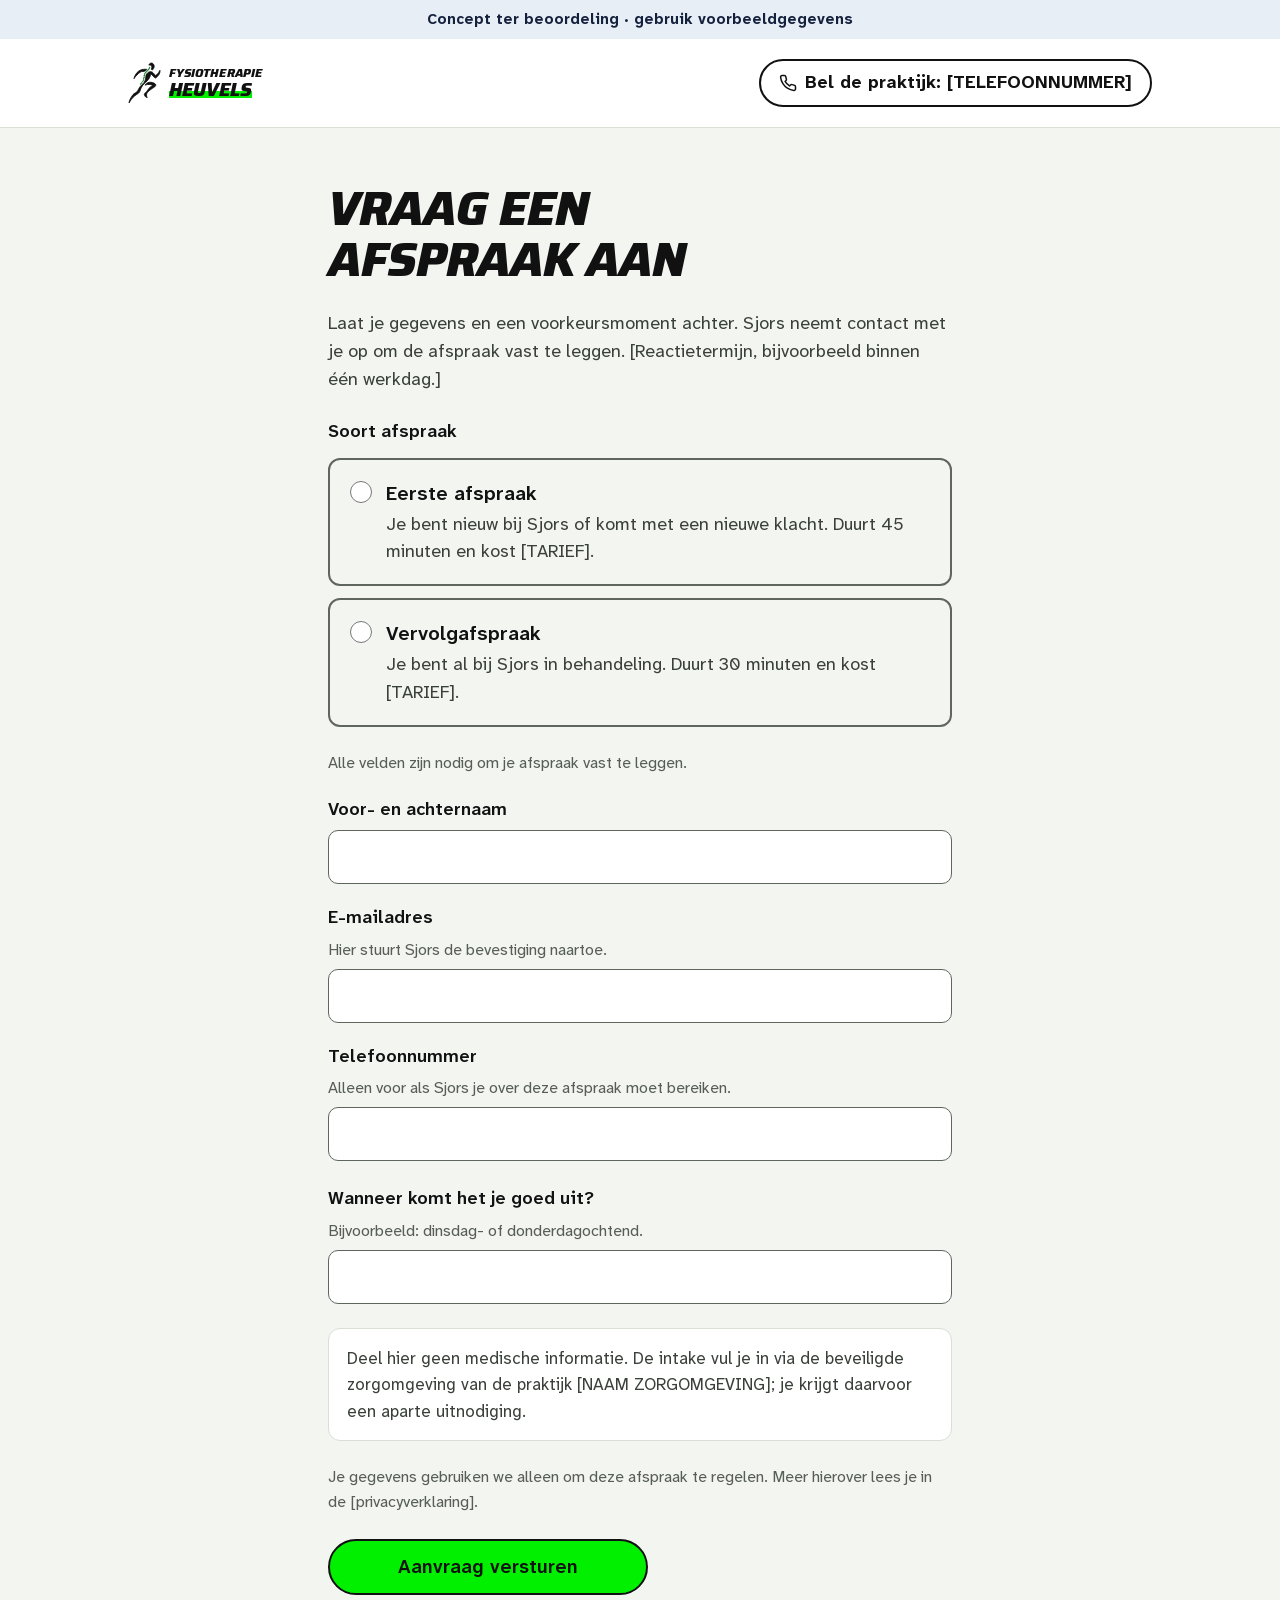
==== afspraak.html @ bd5e39a3 "Publiceer klikbaar concept voor Fysiotherapie Heuvels" ====
<!doctype html>
<html lang="nl" class="saira_72ab08e9-module__WFB2hW__variable atkinson_hyperlegible_next_1604a164-module__YLbFdG__variable">
<head>
  <meta charset="utf-8">
  <meta name="viewport" content="width=device-width, initial-scale=1">
  <meta name="robots" content="noindex, nofollow">
  <meta http-equiv="Content-Security-Policy" content="default-src 'self'; style-src 'self' 'unsafe-inline'; form-action 'none'; base-uri 'none'">
  <title>Afspraak maken · Fysiotherapie Heuvels · Concept</title>
  <link rel="icon" href="./logo/beeldmerk-klein.svg" type="image/svg+xml">
  <link rel="stylesheet" href="./site.css">
  <script src="./demo.js" defer></script>
</head>
<body><div class="afspraak"><header><p class="demo-melding">Concept ter beoordeling · gebruik voorbeeldgegevens</p><div class="binnen afspraak-kop"><a href="./" class="logo" aria-label="Fysiotherapie Heuvels, naar de homepage"><img src="./logo/beeldmerk-klein.svg" alt="" width="33" height="42"><span class="merk">Fysiotherapie<b>Heuvels</b></span></a><span class="knop-lijn"><svg fill="none" stroke="currentColor" stroke-linecap="round" stroke-linejoin="round" aria-hidden="true" width="18" height="18" viewBox="0 0 24 24" stroke-width="2"><path d="M22 16.92v3a2 2 0 0 1-2.18 2 19.8 19.8 0 0 1-8.63-3.07 19.5 19.5 0 0 1-6-6 19.8 19.8 0 0 1-3.07-8.67A2 2 0 0 1 4.11 2h3a2 2 0 0 1 2 1.72c.13.96.36 1.9.7 2.81a2 2 0 0 1-.45 2.11L8.09 9.91a16 16 0 0 0 6 6l1.27-1.27a2 2 0 0 1 2.11-.45c.91.34 1.85.57 2.81.7A2 2 0 0 1 22 16.92z"></path></svg><span class="breed-afspraak">Bel de praktijk: <!-- -->[TELEFOONNUMMER]</span><span class="smal-afspraak">Bel</span></span></div></header><main class="afspraak-main"><h1 tabindex="-1" id="demo-formulierkop">Vraag een afspraak aan</h1><form class="aanvraag" novalidate="" id="demo-aanvraag"><p class="zacht">Laat je gegevens en een voorkeursmoment achter. Sjors neemt contact met je op om de afspraak vast te leggen.<!-- --> <!-- -->[Reactietermijn, bijvoorbeeld binnen één werkdag.]</p><fieldset aria-describedby="demo-fout-soort"><legend>Soort afspraak</legend><label class="keuze"><input id="afs-soort" type="radio" value="eerste" data-soort="eerste" autocomplete="off" name="soort"><span><span class="keuze-titel">Eerste afspraak</span><span class="zacht">Je bent nieuw bij Sjors of komt met een nieuwe klacht.<!-- --> <!-- -->Duurt <!-- -->45<!-- --> minuten en kost <!-- -->[TARIEF]<!-- -->.</span></span></label><label class="keuze"><input type="radio" value="vervolg" data-soort="vervolg" autocomplete="off" name="soort"><span><span class="keuze-titel">Vervolgafspraak</span><span class="zacht">Je bent al bij Sjors in behandeling.<!-- --> <!-- -->Duurt <!-- -->30<!-- --> minuten en kost <!-- -->[TARIEF]<!-- -->.</span></span></label><p class="fout" id="demo-fout-soort" role="alert" hidden=""></p></fieldset><div class="velden"><p class="hulp">Alle velden zijn nodig om je afspraak vast te leggen.</p><div class="veld"><label for="afs-naam">Voor- en achternaam</label><input id="afs-naam" aria-invalid="false" type="text" autocomplete="off" value="" aria-describedby="demo-fout-naam"><p class="fout" id="demo-fout-naam" role="alert" hidden=""></p></div><div class="veld"><label for="afs-email">E-mailadres</label><p id="hulp-email" class="hulp">Hier stuurt Sjors de bevestiging naartoe.</p><input id="afs-email" aria-invalid="false" aria-describedby="hulp-email demo-fout-email" type="email" inputmode="email" autocomplete="off" value=""><p class="fout" id="demo-fout-email" role="alert" hidden=""></p></div><div class="veld"><label for="afs-tel">Telefoonnummer</label><p id="hulp-tel" class="hulp">Alleen voor als Sjors je over deze afspraak moet bereiken.</p><input id="afs-tel" aria-invalid="false" aria-describedby="hulp-tel demo-fout-tel" type="tel" inputmode="tel" autocomplete="off" value=""><p class="fout" id="demo-fout-tel" role="alert" hidden=""></p></div></div><div class="veld"><label for="afs-voorkeur">Wanneer komt het je goed uit?</label><p id="hulp-voorkeur" class="hulp">Bijvoorbeeld: dinsdag- of donderdagochtend.</p><input id="afs-voorkeur" aria-invalid="false" aria-describedby="hulp-voorkeur demo-fout-voorkeur" type="text" value="" autocomplete="off"><p class="fout" id="demo-fout-voorkeur" role="alert" hidden=""></p></div><p class="kader zacht">Deel hier geen medische informatie. De intake vul je in via de beveiligde zorgomgeving van de praktijk<!-- --> <!-- -->[NAAM ZORGOMGEVING]<!-- -->; je krijgt daarvoor een aparte uitnodiging.</p><p class="hulp">Je gegevens gebruiken we alleen om deze afspraak te regelen. Meer hierover lees je in de<!-- --> <span class="">[privacyverklaring]</span>.</p><div class="acties"><button class="knop afspraak-knop" type="submit" aria-disabled="false" disabled="">Aanvraag versturen</button></div></form>
          <div id="demo-bevestiging" hidden="">
            <div class="afspraak-vlak donker">
              <h1 tabindex="-1">Voorbeeldbevestiging</h1>
              <p role="status">Zo ziet een bevestiging eruit. Er is geen aanvraag verstuurd.</p>
            </div>
            <div class="afspraak-klaar">
              <dl class="samenvatting">
                <div><dt>Soort afspraak</dt><dd data-type=""></dd></div>
                <div><dt>Je voorkeur</dt><dd data-voorkeur=""></dd></div>
              </dl>
              <a class="knop-lijn afspraak-knop-klein" href="./">Terug naar de homepage</a>
            </div>
          </div></main></div></body>
</html>
---- site.css ----
/* [next]/internal/font/google/saira_72ab08e9.module.css [app-client] (css) */
@font-face {
  font-family: Saira;
  font-style: italic;
  font-weight: 100 900;
  font-stretch: 50% 125%;
  font-display: swap;
  src: url("./fonts/8da85b007a7ad14e-s.3eg3io6q57e77.woff2") format("woff2");
  unicode-range: U+102-103, U+110-111, U+128-129, U+168-169, U+1A0-1A1, U+1AF-1B0, U+300-301, U+303-304, U+308-309, U+323, U+329, U+1EA0-1EF9, U+20AB;
}

@font-face {
  font-family: Saira;
  font-style: italic;
  font-weight: 100 900;
  font-stretch: 50% 125%;
  font-display: swap;
  src: url("./fonts/2b08eeea386983a7-s.1n5xgp9p42yy2.woff2") format("woff2");
  unicode-range: U+100-2BA, U+2BD-2C5, U+2C7-2CC, U+2CE-2D7, U+2DD-2FF, U+304, U+308, U+329, U+1D00-1DBF, U+1E00-1E9F, U+1EF2-1EFF, U+2020, U+20A0-20AB, U+20AD-20C4, U+2113, U+2C60-2C7F, U+A720-A7FF;
}

@font-face {
  font-family: Saira;
  font-style: italic;
  font-weight: 100 900;
  font-stretch: 50% 125%;
  font-display: swap;
  src: url("./fonts/f129287590aaa26a-s.p.03_gcj76nm080.woff2") format("woff2");
  unicode-range: U+??, U+131, U+152-153, U+2BB-2BC, U+2C6, U+2DA, U+2DC, U+304, U+308, U+329, U+2000-206F, U+20AC, U+2122, U+2191, U+2193, U+2212, U+2215, U+FEFF, U+FFFD;
}

@font-face {
  font-family: Saira;
  font-style: normal;
  font-weight: 100 900;
  font-stretch: 50% 125%;
  font-display: swap;
  src: url("./fonts/29eeaa724a20cf76-s.438ulibdsenwx.woff2") format("woff2");
  unicode-range: U+102-103, U+110-111, U+128-129, U+168-169, U+1A0-1A1, U+1AF-1B0, U+300-301, U+303-304, U+308-309, U+323, U+329, U+1EA0-1EF9, U+20AB;
}

@font-face {
  font-family: Saira;
  font-style: normal;
  font-weight: 100 900;
  font-stretch: 50% 125%;
  font-display: swap;
  src: url("./fonts/78935c3091cc5414-s.0ndju8qbt6o_0.woff2") format("woff2");
  unicode-range: U+100-2BA, U+2BD-2C5, U+2C7-2CC, U+2CE-2D7, U+2DD-2FF, U+304, U+308, U+329, U+1D00-1DBF, U+1E00-1E9F, U+1EF2-1EFF, U+2020, U+20A0-20AB, U+20AD-20C4, U+2113, U+2C60-2C7F, U+A720-A7FF;
}

@font-face {
  font-family: Saira;
  font-style: normal;
  font-weight: 100 900;
  font-stretch: 50% 125%;
  font-display: swap;
  src: url("./fonts/964e77e169d0421f-s.p.2kq9x7m5memd4.woff2") format("woff2");
  unicode-range: U+??, U+131, U+152-153, U+2BB-2BC, U+2C6, U+2DA, U+2DC, U+304, U+308, U+329, U+2000-206F, U+20AC, U+2122, U+2191, U+2193, U+2212, U+2215, U+FEFF, U+FFFD;
}

@font-face {
  font-family: Saira Fallback;
  src: local(Arial);
  ascent-override: 109.52%;
  descent-override: 42.36%;
  line-gap-override: 0.0%;
  size-adjust: 103.63%;
}

.saira_72ab08e9-module__WFB2hW__className {
  font-family: Saira, Saira Fallback;
}

.saira_72ab08e9-module__WFB2hW__variable {
  --font-saira: "Saira", "Saira Fallback";
}

/* [next]/internal/font/google/atkinson_hyperlegible_next_1604a164.module.css [app-client] (css) */
@font-face {
  font-family: Atkinson Hyperlegible Next;
  font-style: normal;
  font-weight: 400;
  font-display: swap;
  src: url("./fonts/7e75aa585bf80471.p.0uclrktt8h78d.woff2") format("woff2");
  unicode-range: U+100-2BA, U+2BD-2C5, U+2C7-2CC, U+2CE-2D7, U+2DD-2FF, U+304, U+308, U+329, U+1D00-1DBF, U+1E00-1E9F, U+1EF2-1EFF, U+2020, U+20A0-20AB, U+20AD-20C4, U+2113, U+2C60-2C7F, U+A720-A7FF;
}

@font-face {
  font-family: Atkinson Hyperlegible Next;
  font-style: normal;
  font-weight: 400;
  font-display: swap;
  src: url("./fonts/10b40a20e4e62717.p.2dv7oiayrgfo5.woff2") format("woff2");
  unicode-range: U+??, U+131, U+152-153, U+2BB-2BC, U+2C6, U+2DA, U+2DC, U+304, U+308, U+329, U+2000-206F, U+20AC, U+2122, U+2191, U+2193, U+2212, U+2215, U+FEFF, U+FFFD;
}

@font-face {
  font-family: Atkinson Hyperlegible Next;
  font-style: normal;
  font-weight: 600;
  font-display: swap;
  src: url("./fonts/7e75aa585bf80471.p.0uclrktt8h78d.woff2") format("woff2");
  unicode-range: U+100-2BA, U+2BD-2C5, U+2C7-2CC, U+2CE-2D7, U+2DD-2FF, U+304, U+308, U+329, U+1D00-1DBF, U+1E00-1E9F, U+1EF2-1EFF, U+2020, U+20A0-20AB, U+20AD-20C4, U+2113, U+2C60-2C7F, U+A720-A7FF;
}

@font-face {
  font-family: Atkinson Hyperlegible Next;
  font-style: normal;
  font-weight: 600;
  font-display: swap;
  src: url("./fonts/10b40a20e4e62717.p.2dv7oiayrgfo5.woff2") format("woff2");
  unicode-range: U+??, U+131, U+152-153, U+2BB-2BC, U+2C6, U+2DA, U+2DC, U+304, U+308, U+329, U+2000-206F, U+20AC, U+2122, U+2191, U+2193, U+2212, U+2215, U+FEFF, U+FFFD;
}

@font-face {
  font-family: Atkinson Hyperlegible Next;
  font-style: normal;
  font-weight: 700;
  font-display: swap;
  src: url("./fonts/7e75aa585bf80471.p.0uclrktt8h78d.woff2") format("woff2");
  unicode-range: U+100-2BA, U+2BD-2C5, U+2C7-2CC, U+2CE-2D7, U+2DD-2FF, U+304, U+308, U+329, U+1D00-1DBF, U+1E00-1E9F, U+1EF2-1EFF, U+2020, U+20A0-20AB, U+20AD-20C4, U+2113, U+2C60-2C7F, U+A720-A7FF;
}

@font-face {
  font-family: Atkinson Hyperlegible Next;
  font-style: normal;
  font-weight: 700;
  font-display: swap;
  src: url("./fonts/10b40a20e4e62717.p.2dv7oiayrgfo5.woff2") format("woff2");
  unicode-range: U+??, U+131, U+152-153, U+2BB-2BC, U+2C6, U+2DA, U+2DC, U+304, U+308, U+329, U+2000-206F, U+20AC, U+2122, U+2191, U+2193, U+2212, U+2215, U+FEFF, U+FFFD;
}

.atkinson_hyperlegible_next_1604a164-module__YLbFdG__className {
  font-family: Atkinson Hyperlegible Next;
  font-style: normal;
}

.atkinson_hyperlegible_next_1604a164-module__YLbFdG__variable {
  --font-atkinson: "Atkinson Hyperlegible Next";
}

/* [project]/design/tokens.css [app-client] (css) */
:root {
  --wit: #fff;
  --ochtendblauw: #e8eef6;
  --inkt: #14213d;
  --tekst-zacht: #2b3850;
  --tekst-gedempt: #46526a;
  --delfts-blauw: #1d3272;
  --goudsbloem: #f5b82e;
  --fout: #a12b1e;
  --fout-vlak: #fdf1ef;
  --lijn: #c5cfdd;
  --lijn-op-blauw: #aebbcd;
  --lijn-kaart: #d5dae1;
  --rand-veld: #6b778c;
  --rand-vol: #b4c0d2;
  --op-donker-zacht: #d5dce8;
  --lijn-op-donker: #6e82bf;
  --lijn-footer: #4a60a3;
  --boog-streep: #9aa9c0;
  --boog-streep-groot: #46526a;
  --boog-streep-op-donker: #8fa3da;
  --letter-kop: "Young Serif", Georgia, serif;
  --letter-tekst: "Atkinson Hyperlegible Next", "Segoe UI", system-ui, sans-serif;
  --kop-hero: clamp(42px, 5.3vw, 68px);
  --kop-sectie: clamp(32px, 3.8vw, 48px);
  --kop-afspraak: clamp(34px, 5vw, 48px);
  --kop-footer: clamp(34px, 4.2vw, 52px);
  --kop-klacht: 26px;
  --kop-klein: 22px;
  --cijfer-stap: 64px;
  --inleiding: clamp(19px, 1.8vw, 22px);
  --tekst: 18px;
  --tekst-klein: 16px;
  --tekst-mail: 17px;
  --radius-actie: 999px;
  --radius-keuze: 10px;
  --radius-vlak: 12px;
  --radius-kaart: 14px;
  --radius-groot: 20px;
  --radius-boog: 999px 999px 0 0;
  --radius-portret: 999px 999px 16px 16px;
  --breedte-pagina: 1120px;
  --breedte-afspraak: 720px;
  --breedte-beheer: 880px;
  --marge-zij: clamp(20px, 5vw, 48px);
  --ruimte-sectie: clamp(64px, 9vw, 128px);
  --hoogte-knop-groot: 60px;
  --hoogte-knop: 56px;
  --hoogte-knop-kop: 48px;
  --hoogte-veld: 54px;
  --tikdoel-min: 44px;
  --rand-knop: 1.5px;
  --boog-curve: cubic-bezier(.25, .7, .2, 1);
  --boog-hero-duur: 1.8s;
  --boog-hero-vertraging: .35s;
  --boog-klaar-duur: 1.2s;
  --boog-klaar-vertraging: .15s;
  --focus: 3px solid var(--inkt);
  --focus-afstand: 3px;
}

/* [project]/app/globals.css [app-client] (css) */
html:root {
  --wit: #fff;
  --mist: #f3f5f1;
  --zwart: #111;
  --groen: #00f000;
  --groen-hover: #5cff5c;
  --groen-zacht: #e6fce6;
  --groen-donker: #0a7a20;
  --zwart-hover: #2a2e2a;
  --tekst-2: #3a403a;
  --tekst-3: #565e56;
  --lijn-licht: #d9ded6;
  --schaduw: 0 4px 16px #11111124;
  --letter-kop: var(--font-saira), "Arial Narrow", sans-serif;
  --letter-tekst: var(--font-atkinson), "Segoe UI", system-ui, sans-serif;
  --ochtendblauw: var(--mist);
  --inkt: var(--zwart);
  --tekst-zacht: var(--tekst-2);
  --tekst-gedempt: var(--tekst-3);
  --delfts-blauw: var(--zwart);
  --goudsbloem: var(--groen);
  --lijn: var(--lijn-licht);
  --lijn-op-blauw: var(--lijn-licht);
  --lijn-kaart: var(--lijn-licht);
  --rand-veld: #5e665e;
  --focus: 3px solid var(--zwart);
  --kop-groot: clamp(32px, 7.6vw, 56px);
  --ruimte: clamp(56px, 9vw, 112px);
  --snede: clamp(24px, 5vw, 72px);
  --kop-h: 72px;
  scroll-padding-top: 92px;
}

body {
  background: var(--wit);
  color: var(--zwart);
  font-family: var(--letter-tekst);
  font-size: var(--tekst);
  -webkit-font-smoothing: antialiased;
  margin: 0;
  line-height: 1.6;
}

::selection {
  background: var(--groen);
  color: var(--zwart);
}

input, textarea {
  caret-color: var(--groen-donker);
}

a {
  color: var(--zwart);
  text-underline-offset: .2em;
  text-decoration-thickness: 1.5px;
}

a:hover {
  text-decoration-thickness: 2.5px;
}

:focus-visible {
  outline: var(--focus);
  outline-offset: var(--focus-afstand);
  border-radius: 6px;
}

.binnen {
  max-width: var(--breedte-pagina);
  padding: 0 var(--marge-zij);
  box-sizing: border-box;
  margin: 0 auto;
}

.zacht {
  color: var(--tekst-2);
}

.gedempt {
  color: var(--tekst-3);
}

.mist {
  background: var(--mist);
}

.groen {
  background: var(--groen);
  color: var(--zwart);
}

.nowrap {
  white-space: nowrap;
}

.sr-only {
  clip: rect(0 0 0 0);
  white-space: nowrap;
  border: 0;
  width: 1px;
  height: 1px;
  margin: -1px;
  padding: 0;
  position: absolute;
  overflow: hidden;
}

.merk, .kop-sectie, .labels, .serif, .afspraak h1, .beheer h1 {
  font-family: var(--letter-kop);
  text-transform: uppercase;
  letter-spacing: .01em;
  font-style: italic;
  font-weight: 800;
}

.kop-sectie {
  font-size: var(--kop-groot);
  text-wrap: balance;
  -webkit-hyphens: manual;
  hyphens: manual;
  margin: 0;
  line-height: 1.16;
}

.kop-sectie em {
  font-style: inherit;
  background: linear-gradient(transparent 14%, var(--groen) 14%, var(--groen) 92%, transparent 92%);
  -webkit-box-decoration-break: clone;
  box-decoration-break: clone;
  padding: 0 .16em;
}

.labels {
  flex-direction: column;
  align-items: flex-start;
  gap: 4px;
  margin: 0;
  line-height: 1.08;
  display: flex;
}

.labels .l {
  background: var(--groen);
  color: var(--zwart);
  padding: 0 .24em;
  display: block;
}

.labels .l.w {
  background: var(--wit);
}

.invul {
  color: var(--tekst-3);
  -webkit-text-decoration: underline dotted 2px var(--groen-donker);
  text-decoration: underline dotted 2px var(--groen-donker);
  text-underline-offset: .28em;
}

.groen .invul {
  color: inherit;
  -webkit-text-decoration-color: var(--zwart);
  text-decoration-color: var(--zwart);
}

.knop, .knop-lijn {
  box-sizing: border-box;
  border: 2px solid var(--zwart);
  border-radius: var(--radius-actie);
  min-height: 48px;
  color: var(--zwart);
  white-space: nowrap;
  justify-content: center;
  align-items: center;
  gap: 10px;
  font-weight: 700;
  text-decoration: none;
  transition: background-color .15s ease-out;
  display: inline-flex;
}

.knop {
  background: var(--groen);
}

.knop:hover {
  background: var(--groen-hover);
}

.knop-lijn {
  background: var(--wit);
}

.knop-lijn:hover {
  background: var(--mist);
}

.knop-groot {
  min-height: var(--hoogte-knop-groot);
  padding: 0 30px;
  font-size: 20px;
}

.melding {
  background: var(--groen);
  color: var(--zwart);
  font-size: var(--tekst-klein);
  font-weight: 700;
}

.melding p {
  margin: 0;
  padding: 10px 0;
}

.melding .invul {
  color: inherit;
  -webkit-text-decoration-color: var(--zwart);
  text-decoration-color: var(--zwart);
}

.logo {
  box-sizing: border-box;
  background: var(--wit);
  min-height: 52px;
  box-shadow: var(--schaduw);
  color: var(--zwart);
  border-radius: 999px;
  align-items: center;
  gap: 8px;
  padding: 4px 18px 4px 10px;
  text-decoration: none;
  display: flex;
}

.logo img {
  width: auto;
  height: 42px;
  display: block;
}

.logo .merk {
  flex-direction: column;
  align-items: flex-start;
  font-size: 12px;
  line-height: 1;
  display: flex;
}

.logo .merk b {
  background: linear-gradient(transparent 60%, var(--groen) 60%, var(--groen) 94%, transparent 94%);
  margin-top: 1px;
  font-size: 19px;
  font-weight: 800;
}

.kop {
  z-index: 20;
  height: var(--kop-h);
  margin-bottom: calc(-1 * var(--kop-h));
  pointer-events: none;
  position: sticky;
  top: 0;
}

.kop .binnen {
  justify-content: space-between;
  align-items: center;
  gap: 12px;
  height: 100%;
  display: flex;
}

.kop .binnen > * {
  pointer-events: auto;
}

.kop-acties {
  align-items: center;
  gap: 8px;
  display: flex;
}

.kop-acties > a {
  box-shadow: var(--schaduw);
  padding: 0 18px;
}

.tel-kort {
  display: none;
}

.inhoud {
  position: relative;
}

.inhoud summary {
  box-sizing: border-box;
  background: var(--wit);
  border: 2px solid var(--zwart);
  min-height: 48px;
  box-shadow: var(--schaduw);
  cursor: pointer;
  border-radius: 999px;
  align-items: center;
  gap: 8px;
  padding: 0 16px;
  font-weight: 700;
  list-style: none;
  display: inline-flex;
}

.inhoud summary::-webkit-details-marker {
  display: none;
}

.inhoud[open] summary {
  background: var(--groen);
}

.inhoud-lijst {
  width: min(calc(100vw - 2 * var(--marge-zij)), 380px);
  box-sizing: border-box;
  background: var(--wit);
  border: 2px solid var(--zwart);
  border-radius: 16px;
  margin: 0;
  padding: 4px 16px;
  list-style: none;
  position: absolute;
  top: calc(100% + 10px);
  right: 0;
  box-shadow: 0 16px 40px #1113;
}

.inhoud-lijst a {
  border-bottom: 1px solid var(--lijn-licht);
  align-items: center;
  gap: 14px;
  min-height: 56px;
  font-size: 19px;
  font-weight: 700;
  text-decoration: none;
  display: flex;
}

.inhoud-lijst li:last-child a {
  border-bottom: 0;
}

.inhoud-lijst .stip {
  border: 2px solid var(--zwart);
  box-sizing: border-box;
  border-radius: 50%;
  flex: none;
  width: 14px;
  height: 14px;
}

.inhoud-lijst a:hover .stip, .inhoud-lijst a:active .stip, .inhoud-lijst a[aria-current] .stip {
  background: var(--groen);
}

.inhoud-lijst a[aria-current] span:last-child {
  background: linear-gradient(transparent 62%, var(--groen) 62%, var(--groen) 94%, transparent 94%);
}

.hero-beeld {
  height: min(50svh, 460px);
  min-height: 250px;
  position: relative;
}

.hero-beeld > img {
  object-fit: cover;
  object-position: 30% 35%;
  clip-path: polygon(0 0, 100% 0, 100% 88%, 0 100%);
  width: 100%;
  height: 100%;
  position: absolute;
  inset: 0;
}

.hero-beeld .binnen {
  height: 100%;
  position: relative;
}

.hero h1 {
  left: var(--marge-zij);
  font-size: clamp(40px, 11.6vw, 104px);
  position: absolute;
  bottom: 8%;
}

@media (prefers-reduced-motion: no-preference) {
  .hero h1 .l {
    animation: .6s cubic-bezier(.16, 1, .3, 1) .1s both label-in;
  }

  .hero h1 .l.w {
    animation-delay: .22s;
  }
}

@keyframes label-in {
  from {
    clip-path: inset(0 100% 0 0);
    transform: translateX(-10px);
  }

  to {
    clip-path: inset(0);
    transform: none;
  }
}

.hero-onder {
  padding: 10px 0 clamp(28px, 5vw, 64px);
  overflow-x: clip;
}

.hero-onder .binnen {
  grid-template-columns: minmax(0, 1fr);
  grid-template-areas: "intro"
                       "kaart"
                       "link"
                       "strook"
                       "bel";
  gap: 14px 56px;
  display: grid;
}

.hero-inleiding {
  font-size: var(--inleiding);
  text-wrap: pretty;
  grid-area: intro;
  max-width: 30em;
  margin: 0;
  line-height: 1.45;
}

.hero-kaart {
  grid-area: kaart;
}

.hero-link {
  grid-area: link;
  justify-self: start;
}

.hero-bel-blok {
  grid-area: bel;
}

.strook {
  margin-right: calc(-1 * var(--marge-zij));
  grid-area: strook;
  gap: clamp(8px, 1.6vw, 16px);
  display: flex;
  overflow: hidden;
}

.strook img {
  aspect-ratio: 3 / 2;
  object-fit: cover;
  clip-path: polygon(12% 0, 100% 0, 88% 100%, 0 100%);
  flex: 0 0 min(40vw, 260px);
  width: min(40vw, 260px);
  height: auto;
}

@media (min-width: 760px) {
  .strook {
    margin-right: 0;
  }

  .strook img {
    flex: 1 1 0;
    width: 0;
  }
}

.kies-vraag {
  margin: 0 0 12px;
  font-size: 21px;
  line-height: 1.15;
}

.kies {
  gap: 8px;
  margin: 0;
  padding: 0;
  list-style: none;
  display: grid;
}

.kies a {
  box-sizing: border-box;
  background: var(--wit);
  border: 2px solid var(--zwart);
  border-radius: 16px;
  grid-template-columns: minmax(0, 1fr) auto;
  align-items: center;
  gap: 12px;
  min-height: 64px;
  padding: 10px 12px 10px 16px;
  text-decoration: none;
  transition: background-color .15s ease-out;
  display: grid;
}

.kies a:hover, .kies a:active {
  background: var(--groen-zacht);
}

.kies strong {
  font-family: var(--letter-kop);
  text-transform: uppercase;
  letter-spacing: .01em;
  font-size: clamp(19px, 5.6vw, 22px);
  font-style: italic;
  font-weight: 800;
  line-height: 1.1;
  display: block;
}

.kies a > span:first-child {
  overflow-wrap: anywhere;
  min-width: 0;
}

.kies a > span:first-child > span {
  color: var(--tekst-2);
  margin-top: 2px;
  font-size: 16px;
  line-height: 1.35;
  display: block;
}

.kies .pijl {
  background: var(--groen);
  width: 42px;
  height: 42px;
  color: var(--zwart);
  border-radius: 50%;
  place-items: center;
  display: grid;
}

.hero-bel {
  margin: 0;
  font-size: 18px;
}

.hero-bel a {
  white-space: nowrap;
  font-weight: 700;
}

.hero-tijden {
  color: var(--tekst-3);
  margin: 0;
  font-size: 16px;
}

.volgende {
  box-sizing: border-box;
  min-height: 48px;
  padding: 10px 0;
  font-size: 18px;
  font-weight: 700;
  line-height: 1.5;
  text-decoration: none;
  display: inline-block;
}

.volgende .tekst {
  text-underline-offset: .2em;
  text-decoration: underline;
  text-decoration-thickness: 1.5px;
}

.volgende:hover .tekst {
  text-decoration-thickness: 2.5px;
}

.volgende svg {
  vertical-align: -.35em;
  display: inline;
}

.met-icoon {
  white-space: nowrap;
  text-decoration: none;
}

.met-icoon svg {
  vertical-align: -.15em;
  margin-right: .3em;
}

.met-icoon span {
  text-underline-offset: .2em;
  text-decoration: underline;
  text-decoration-thickness: 1.5px;
}

.sectie {
  padding: var(--ruimte) 0;
  overflow-x: clip;
}

.twee-kolom {
  grid-template-columns: minmax(0, 1fr);
  gap: 28px clamp(32px, 6vw, 80px);
  display: grid;
}

@media (min-width: 860px) {
  .twee-kolom {
    grid-template-columns: minmax(0, .9fr) minmax(0, 1.1fr);
  }
}

.fotokader {
  margin: 0;
}

.fotokader .beeld {
  isolation: isolate;
  position: relative;
}

.fotokader .beeld:before {
  content: "";
  z-index: -1;
  background: var(--groen);
  position: absolute;
  inset: 14% -3% -5% 12%;
  transform: skewX(-8deg);
}

.fotokader img {
  aspect-ratio: 4 / 3;
  object-fit: cover;
  clip-path: polygon(5% 0, 100% 0, 95% 100%, 0 100%);
  width: 100%;
  height: auto;
  display: block;
}

.fotokader figcaption {
  color: var(--tekst-3);
  margin-top: clamp(26px, 4vw, 40px);
  font-size: 16px;
}

.voorbeeld {
  background: var(--wit);
  border-radius: 999px;
  padding: 3px 12px;
  font-size: 15px;
  font-weight: 700;
  position: absolute;
  top: 12px;
  left: 8%;
}

.behandelingen .twee-kolom {
  align-items: start;
}

@media (min-width: 860px) {
  .behandelingen .fotokader img {
    aspect-ratio: 4 / 5;
  }
}

.behandelingen .tekstkolom {
  flex-direction: column;
  gap: 22px;
  display: flex;
}

.behandelingen p {
  margin: 0;
}

.klachten {
  margin: 0;
  padding: 0;
  list-style: none;
}

.klachten li {
  border-top: 1px solid var(--lijn-licht);
  grid-template-columns: 32px minmax(0, 1fr);
  gap: 4px 12px;
  padding: 20px 0;
  display: grid;
}

.klachten li:last-child {
  border-bottom: 1px solid var(--lijn-licht);
}

.klachten .vink {
  background: var(--groen);
  border-radius: 50%;
  grid-row: 1 / span 2;
  place-items: center;
  width: 32px;
  height: 32px;
  display: grid;
}

.klachten h3 {
  font-family: var(--letter-kop);
  text-transform: uppercase;
  margin: 0;
  font-size: 22px;
  font-style: italic;
  font-weight: 800;
  line-height: 1.3;
}

.klachten p {
  color: var(--tekst-2);
  text-wrap: pretty;
  max-width: 36em;
}

.feiten dl {
  grid-template-columns: minmax(0, 1fr);
  gap: 0 clamp(24px, 4vw, 48px);
  margin: 0 auto;
  padding-top: clamp(32px, 5vw, 56px);
  padding-bottom: clamp(32px, 5vw, 56px);
  display: grid;
}

.feiten dl > div {
  border-top: 2px solid var(--zwart);
  flex-direction: column;
  gap: 2px;
  padding: 16px 0;
  display: flex;
}

.feiten dt {
  font-weight: 700;
}

.feiten dd {
  color: var(--tekst-2);
  margin: 0;
}

.over .twee-kolom {
  align-items: center;
}

.over-tekst {
  flex-direction: column;
  gap: 16px;
  display: flex;
}

.over-tekst p {
  text-wrap: pretty;
  max-width: 34em;
  margin: 0;
}

.over-intro {
  font-size: clamp(20px, 2.2vw, 24px);
  line-height: 1.45;
}

.afspraak-stappen {
  clip-path: polygon(0 0, 100% var(--snede), 100% 100%, 0 calc(100% - var(--snede)));
  padding: calc(var(--snede) + clamp(24px, 6vw, 72px)) 0;
}

.afspraak-stappen .binnen {
  flex-direction: column;
  gap: clamp(22px, 4vw, 36px);
  display: flex;
}

.stappen {
  grid-template-columns: minmax(0, 1fr);
  gap: 18px clamp(24px, 4vw, 48px);
  margin: 0;
  padding: 0;
  list-style: none;
  display: grid;
}

@media (min-width: 900px) {
  .feiten dl, .stappen {
    grid-template-columns: repeat(3, minmax(0, 1fr));
  }
}

.stappen li {
  border-top: 2px solid var(--zwart);
  grid-template-columns: 48px minmax(0, 1fr);
  align-content: start;
  align-items: start;
  gap: 2px 14px;
  padding-top: 14px;
  display: grid;
}

.stappen .cijfer {
  font-family: var(--letter-kop);
  grid-row: 1 / span 2;
  font-size: 52px;
  font-style: italic;
  font-weight: 800;
  line-height: .9;
}

.stappen h3 {
  margin: 4px 0 0;
  font-size: 21px;
  font-weight: 700;
  line-height: 1.25;
}

.stappen p {
  margin: 0;
  line-height: 1.5;
}

.band-onder {
  flex-direction: column;
  gap: 20px;
  padding-top: clamp(24px, 4vw, 40px);
  display: flex;
}

.band-onder > p {
  font-size: var(--inleiding);
  max-width: 34em;
  margin: 0;
  line-height: 1.5;
}

.band-actie {
  flex-wrap: wrap;
  align-items: center;
  gap: 12px 24px;
  display: flex;
}

.band-actie p {
  margin: 0;
}

.band-actie p a {
  white-space: nowrap;
  font-weight: 700;
}

.praktijk .binnen {
  flex-direction: column;
  gap: 40px;
  display: flex;
}

.praktijk-kop {
  flex-direction: column;
  gap: 14px;
  display: flex;
}

.praktijk-kop p {
  font-size: var(--inleiding);
  text-wrap: pretty;
  max-width: 32em;
  margin: 0;
  line-height: 1.5;
}

.praktijk-inhoud {
  grid-template-columns: minmax(0, 1fr);
  align-items: start;
  gap: 48px clamp(40px, 7vw, 96px);
  display: grid;
}

@media (min-width: 860px) {
  .praktijk-inhoud {
    grid-template-columns: minmax(0, 1fr) minmax(0, 1fr);
  }
}

.punten {
  flex-direction: column;
  gap: 24px;
  margin: 0;
  display: flex;
}

.punten > div {
  grid-template-columns: 52px minmax(0, 1fr);
  gap: 16px;
  display: grid;
}

.punten .icoon {
  background: var(--groen);
  width: 52px;
  height: 52px;
  color: var(--zwart);
  border-radius: 50%;
  place-items: center;
  display: grid;
}

.punten dt {
  font-size: 21px;
  font-weight: 700;
}

.punten dd {
  color: var(--tekst-2);
  margin: 2px 0 0;
}

.tarieven .twee-kolom > div:first-child {
  flex-direction: column;
  gap: 10px;
  display: flex;
}

.tarieven .twee-kolom > div:last-child {
  flex-direction: column;
  gap: 22px;
  display: flex;
}

.tarieven p {
  margin: 0;
}

.tarieflijst {
  border-top: 2px solid var(--zwart);
  margin: 0;
}

.tarieflijst > div {
  border-bottom: 1px solid var(--lijn-licht);
  justify-content: space-between;
  align-items: baseline;
  gap: 16px;
  padding: 16px 0;
  display: flex;
}

.tarieflijst dd {
  font-family: var(--letter-kop);
  white-space: nowrap;
  font-variant-numeric: tabular-nums;
  margin: 0;
  font-size: 24px;
  font-style: italic;
  font-weight: 800;
}

.vragen {
  padding-top: 0;
}

.vragen .twee-kolom > div:last-child {
  flex-direction: column;
  gap: 22px;
  display: flex;
}

.vragen .twee-kolom > div:last-child > p {
  margin: 0;
}

.vragen .twee-kolom > div:last-child > p a {
  font-weight: 700;
}

.vragenlijst {
  border-top: 2px solid var(--zwart);
}

.vragenlijst details {
  border-bottom: 1px solid var(--lijn-licht);
}

.vragenlijst summary {
  cursor: pointer;
  justify-content: space-between;
  align-items: center;
  gap: 16px;
  padding: 20px 0;
  font-size: 20px;
  font-weight: 700;
  line-height: 1.3;
  list-style: none;
  display: flex;
}

.vragenlijst summary::-webkit-details-marker {
  display: none;
}

.vragenlijst summary svg {
  box-sizing: border-box;
  background: var(--groen);
  width: 34px;
  height: 34px;
  color: var(--zwart);
  border-radius: 50%;
  flex: none;
  padding: 6px;
}

.vragenlijst details[open] .plus-v {
  display: none;
}

.vragenlijst details p {
  color: var(--tekst-2);
  text-wrap: pretty;
  margin: 0;
  padding: 0 38px 22px 0;
}

.slot {
  background: var(--mist);
  align-items: flex-end;
  min-height: clamp(440px, 58vw, 640px);
  display: flex;
  position: relative;
}

.slot > img {
  object-fit: cover;
  object-position: 32% 60%;
  width: 100%;
  height: 100%;
  clip-path: polygon(0 var(--snede), 100% 0, 100% 100%, 0 100%);
  position: absolute;
  inset: 0;
}

.slot .binnen {
  flex-direction: column;
  align-items: flex-start;
  gap: 18px;
  width: 100%;
  padding-top: 120px;
  padding-bottom: clamp(28px, 5vw, 56px);
  display: flex;
  position: relative;
}

.slot .labels {
  font-size: clamp(34px, 8.4vw, 76px);
}

@media (min-width: 760px) {
  .slot > img {
    object-position: 60% 55%;
  }
}

.footer-knoppen {
  flex-wrap: wrap;
  gap: 10px;
  display: flex;
}

.footer-gegevens {
  padding: clamp(40px, 6vw, 72px) 0 36px;
}

.footer-gegevens .binnen {
  grid-template-columns: repeat(auto-fit, minmax(min(210px, 100%), 1fr));
  align-items: start;
  gap: 32px 48px;
  display: grid;
}

.tegel {
  background: var(--zwart);
  box-sizing: border-box;
  border-radius: 24px;
  width: min(62vw, 210px);
  padding: 18px;
}

.tegel img {
  width: 100%;
  height: auto;
  display: block;
}

.footer-gegevens .kolom {
  flex-direction: column;
  gap: 4px;
  display: flex;
}

.footer-gegevens p {
  color: var(--tekst-2);
  margin: 0;
}

.footer-gegevens .kolom p:first-child {
  color: var(--zwart);
  font-weight: 700;
}

.footer-gegevens a {
  padding: 10px 0;
  font-weight: 600;
}

.onderbalk {
  z-index: 10;
  background: var(--wit);
  border-top: 1px solid var(--lijn-licht);
  gap: 10px;
  padding: 10px 16px;
  display: none;
  position: sticky;
  bottom: 0;
}

.onderbalk a {
  gap: 8px;
  min-height: 52px;
  padding: 0 20px;
  font-size: 18px;
}

.onderbalk .knop {
  white-space: normal;
  text-align: center;
  flex: 1;
  min-width: 0;
  line-height: 1.2;
}

@media (min-width: 760px) {
  .hero-beeld {
    height: min(62svh, 620px);
  }

  .hero-beeld > img {
    object-position: 30% 100%;
  }

  .hero h1 {
    bottom: 13%;
  }
}

@media (min-width: 1000px) {
  .hero-beeld {
    height: min(72svh, 720px);
    min-height: 440px;
  }

  .hero-beeld > img {
    object-position: 30% 80%;
  }

  .hero h1 {
    font-size: clamp(72px, 8.2vw, 104px);
    bottom: 12%;
  }

  .hero-onder .binnen {
    grid-template: "intro kaart"
                   "link kaart"
                   "bel kaart" 1fr
                   "strook strook"
                   / minmax(0, 1fr) minmax(0, 400px);
    align-items: start;
  }

  .strook {
    margin-top: 28px;
  }

  .hero-inleiding {
    padding-top: 8px;
    font-size: 22px;
  }

  .hero-kaart {
    z-index: 1;
    background: var(--wit);
    border-radius: 24px;
    margin-top: -170px;
    padding: 24px;
    position: relative;
    box-shadow: 0 20px 50px #1111112e;
  }
}

@media (max-width: 999px) {
  .kies-vraag {
    clip: rect(0 0 0 0);
    white-space: nowrap;
    width: 1px;
    height: 1px;
    margin: -1px;
    position: absolute;
    overflow: hidden;
  }
}

@media (max-width: 900px) {
  .tel-lang {
    display: none;
  }

  .tel-kort {
    display: inline;
  }
}

@media (max-width: 700px) {
  .breed {
    display: none !important;
  }

  .onderbalk {
    display: flex;
  }

  .kies a {
    min-height: 60px;
  }

  .kies a > span:first-child > span {
    display: none;
  }
}

@media (max-width: 420px) {
  .kop-bel {
    display: none !important;
  }
}

@media (max-width: 360px) {
  .logo {
    gap: 6px;
    padding: 4px 14px 4px 8px;
  }

  .logo img {
    height: 36px;
  }

  .logo .merk {
    font-size: 11px;
  }

  .logo .merk b {
    font-size: 16px;
  }

  .inhoud summary {
    gap: 6px;
    padding: 0 12px;
    font-size: 16px;
  }

  .kies a {
    gap: 8px;
    padding-left: 14px;
    padding-right: 10px;
  }

  .kies strong {
    font-size: 18px;
  }

  .onderbalk a {
    padding: 0 14px;
  }
}

@media (max-width: 700px) and (max-height: 700px) {
  .hero-beeld {
    height: 38svh;
    min-height: 210px;
  }

  .hero h1 {
    font-size: clamp(34px, 10.4vw, 44px);
  }

  .hero-onder .binnen {
    gap: 10px;
  }

  .hero-inleiding {
    font-size: 18px;
  }

  .hero-link {
    font-size: 17px;
  }

  .kies a {
    min-height: 58px;
    padding-top: 8px;
    padding-bottom: 8px;
  }
}

.afspraak {
  background: var(--ochtendblauw);
  min-height: 100vh;
  line-height: 1.55;
}

.afspraak-kop {
  justify-content: space-between;
  align-items: center;
  gap: 16px;
  padding-top: 18px;
  padding-bottom: 18px;
  display: flex;
}

.afspraak-kop .knop-lijn {
  min-height: var(--hoogte-knop-kop);
  gap: 8px;
  padding: 0 18px;
}

.smal-afspraak {
  display: none;
}

.afspraak-main {
  max-width: var(--breedte-afspraak);
  padding: clamp(28px, 5vw, 56px) var(--marge-zij) 72px;
  box-sizing: border-box;
  flex-direction: column;
  gap: 24px;
  margin: 0 auto;
  display: flex;
}

.afspraak h1 {
  color: inherit;
  font-family: var(--letter-kop);
  font-weight: 800;
  font-size: var(--kop-afspraak);
  letter-spacing: -.022em;
  text-wrap: balance;
  margin: 0;
  line-height: 1.06;
}

.afspraak h1:focus {
  outline: none;
}

.afspraak-vlak {
  background: var(--delfts-blauw);
  color: var(--wit);
  border-radius: var(--radius-groot);
  flex-direction: column;
  gap: 18px;
  padding: clamp(24px, 5vw, 40px);
  display: flex;
}

.afspraak-vlak p {
  text-wrap: pretty;
  margin: 0;
  font-size: 21px;
  line-height: 1.4;
}

.aanvraag {
  flex-direction: column;
  gap: 24px;
  margin: 0;
  display: flex;
}

.aanvraag p, .afspraak-klaar p {
  text-wrap: pretty;
  margin: 0;
}

.aanvraag fieldset {
  border: 0;
  flex-direction: column;
  gap: 12px;
  margin: 0;
  padding: 0;
  display: flex;
}

.aanvraag legend {
  margin-bottom: 12px;
  padding: 0;
  font-weight: 600;
}

.keuze {
  border-radius: var(--radius-vlak);
  border: 2px solid var(--rand-veld);
  cursor: pointer;
  align-items: flex-start;
  gap: 14px;
  padding: 18px 20px;
  display: flex;
}

.keuze:has(input:checked) {
  border-color: var(--inkt);
  background: var(--wit);
}

.keuze input {
  width: 22px;
  height: 22px;
  accent-color: var(--inkt);
  flex: none;
  margin: 3px 0 0;
}

.keuze > span {
  flex-direction: column;
  gap: 2px;
  display: flex;
}

.keuze-titel {
  font-size: 20px;
  font-weight: 600;
}

.velden {
  flex-direction: column;
  gap: 20px;
  display: flex;
}

.veld {
  flex-direction: column;
  gap: 6px;
  display: flex;
}

.veld label {
  font-weight: 600;
}

.veld input {
  min-height: var(--hoogte-veld);
  box-sizing: border-box;
  border: var(--rand-knop) solid var(--rand-veld);
  border-radius: var(--radius-keuze);
  background: var(--wit);
  width: 100%;
  color: var(--inkt);
  padding: 0 14px;
  font-family: inherit;
  font-size: 18px;
}

.veld input[aria-invalid="true"] {
  border-color: var(--fout);
}

.hulp {
  font-size: var(--tekst-klein);
  color: var(--tekst-gedempt);
}

.hulp a {
  color: var(--tekst-zacht);
}

.fout {
  color: var(--fout);
  font-weight: 600;
}

.kader {
  background: var(--wit);
  border: 1px solid var(--lijn-kaart);
  border-radius: var(--radius-vlak);
  padding: 16px 18px;
  font-size: 17px;
}

.fout-vlak {
  background: var(--fout-vlak);
  border: 1.5px solid var(--fout);
  border-radius: var(--radius-vlak);
  padding: 18px 20px;
}

.lokveld {
  width: 1px;
  height: 1px;
  position: absolute;
  left: -9999px;
  overflow: hidden;
}

.acties {
  flex-wrap: wrap;
  gap: 12px;
  display: flex;
}

.afspraak-knop {
  min-height: var(--hoogte-knop);
  cursor: pointer;
  flex: 220px;
  max-width: 320px;
  padding: 0 28px;
  font-family: inherit;
  font-size: 19px;
  font-weight: 600;
}

.afspraak-knop[aria-disabled="true"] {
  cursor: progress;
}

.afspraak-knop-klein {
  min-height: 52px;
  padding: 0 24px;
}

.afspraak-klaar {
  flex-direction: column;
  gap: 24px;
  margin-top: 24px;
  display: flex;
}

.afspraak-klaar > div:last-child {
  display: flex;
}

.samenvatting {
  background: var(--wit);
  border: 1px solid var(--lijn-kaart);
  border-radius: var(--radius-kaart);
  flex-direction: column;
  margin: 0;
  padding: 8px 24px;
  display: flex;
}

.samenvatting > div {
  flex-wrap: wrap;
  justify-content: space-between;
  gap: 4px 16px;
  padding: 14px 0;
  display: flex;
}

.samenvatting > div + div {
  border-top: 1px solid var(--lijn-kaart);
}

.samenvatting dt {
  color: var(--tekst-gedempt);
}

.samenvatting dd {
  overflow-wrap: anywhere;
  margin: 0;
  font-weight: 600;
}

.afspraak-klaar strong {
  overflow-wrap: anywhere;
}

@media (max-width: 560px) {
  .breed-afspraak {
    display: none;
  }

  .smal-afspraak {
    display: inline;
  }
}

.beheer {
  background: var(--ochtendblauw);
  min-height: 100vh;
  line-height: 1.55;
}

.beheer-kop {
  background: var(--delfts-blauw);
  color: var(--wit);
}

.beheer-kop > div {
  max-width: var(--breedte-beheer);
  padding: 14px var(--marge-zij);
  box-sizing: border-box;
  flex-wrap: wrap;
  justify-content: space-between;
  align-items: center;
  gap: 8px 16px;
  margin: 0 auto;
  display: flex;
}

.beheer-kop p {
  margin: 0;
  font-size: 18px;
}

.beheer-kop .serif {
  font-size: 22px;
}

.beheer-kop-links {
  flex-wrap: wrap;
  align-items: center;
  gap: 4px 20px;
  display: flex;
}

.beheer-kop-links a, .beheer-kop-links button {
  align-items: center;
  min-height: 44px;
  display: inline-flex;
}

.beheer-kop-links form {
  margin: 0;
}

.beheer-kop-links button {
  color: var(--wit);
  font: inherit;
  cursor: pointer;
  background: none;
  border: 0;
  padding: 0;
  text-decoration: underline;
}

.beheer-main {
  max-width: var(--breedte-beheer);
  padding: clamp(28px, 5vw, 56px) var(--marge-zij) 48px;
  box-sizing: border-box;
  flex-direction: column;
  gap: 28px;
  margin: 0 auto;
  display: flex;
}

.beheer h1 {
  font-family: var(--letter-kop);
  font-weight: 800;
  font-size: var(--kop-afspraak);
  letter-spacing: -.022em;
  margin: 0;
  line-height: 1.06;
}

.beheer p {
  margin: 0;
}

.beheer-intro {
  flex-direction: column;
  gap: 10px;
  display: flex;
}

.beheer-intro p {
  max-width: 36em;
}

.beheer-blok {
  background: var(--wit);
  border: 1px solid var(--lijn-kaart);
  border-radius: var(--radius-kaart);
  flex-direction: column;
  gap: 20px;
  margin: 0;
  padding: clamp(20px, 4vw, 32px);
  display: flex;
}

.beheer-blok h2 {
  margin: 0;
  font-size: 24px;
  font-weight: 600;
}

.blok-kop {
  flex-direction: column;
  gap: 4px;
  display: flex;
}

.vinkje {
  cursor: pointer;
  align-items: center;
  gap: 12px;
  min-height: 44px;
  font-weight: 600;
  display: flex;
}

.vinkje input {
  width: 24px;
  height: 24px;
  accent-color: var(--inkt);
  flex: none;
  margin: 0;
}

.beheer .veld input, .beheer textarea, .beheer select, .tariefrijen input {
  box-sizing: border-box;
  border: var(--rand-knop) solid var(--rand-veld);
  border-radius: var(--radius-keuze);
  background: var(--wit);
  width: 100%;
  min-height: 52px;
  color: var(--inkt);
  padding: 0 14px;
  font-family: inherit;
  font-size: 18px;
}

.beheer textarea {
  resize: vertical;
  padding: 12px 14px;
  line-height: 1.5;
}

.beheer select {
  padding: 0 12px;
}

.smal-veld {
  max-width: 280px;
}

.beheer-info {
  background: var(--ochtendblauw);
  border-radius: var(--radius-vlak);
  text-wrap: pretty;
  padding: 16px 18px;
}

.beheer-raster {
  grid-template-columns: repeat(auto-fit, minmax(min(280px, 100%), 1fr));
  gap: 20px;
  display: grid;
}

.tariefrijen {
  flex-direction: column;
  gap: 12px;
  margin: 0;
  padding: 0;
  list-style: none;
  display: flex;
}

.tariefrijen li {
  flex-wrap: wrap;
  align-items: center;
  gap: 8px;
  display: flex;
}

.tariefrijen input:first-child {
  flex: 999 240px;
  width: auto;
  min-width: 0;
}

.tariefrijen input + input {
  flex: 110px;
  width: auto;
  min-width: 0;
  max-width: 160px;
}

.tariefrijen button {
  border: var(--rand-knop) solid var(--rand-veld);
  border-radius: var(--radius-keuze);
  width: 52px;
  height: 52px;
  color: var(--inkt);
  cursor: pointer;
  background: none;
  flex: none;
  justify-content: center;
  align-items: center;
  display: inline-flex;
}

.beheer-toevoegen {
  cursor: pointer;
  background: none;
  min-height: 48px;
  padding: 0 18px;
  font-family: inherit;
  font-size: 17px;
}

.beheer-vragen {
  border-top: 1px solid #bcc4cf;
  flex-direction: column;
  display: flex;
}

.beheer-vragen details {
  border-bottom: 1px solid #bcc4cf;
}

.beheer-vragen summary {
  cursor: pointer;
  padding: 16px 0;
  font-weight: 600;
}

.beheer-vragen details > div {
  flex-direction: column;
  gap: 14px;
  padding: 0 0 20px;
  display: flex;
}

.beheer-vragen label {
  font-size: 16px;
}

.link-knop {
  min-height: 44px;
  color: var(--inkt);
  cursor: pointer;
  background: none;
  border: 0;
  padding: 0 4px;
  font-family: inherit;
  font-size: 17px;
  font-weight: 600;
  text-decoration: underline;
}

.link-knop.fout {
  color: var(--fout);
}

.beheer-opslaan {
  z-index: 2;
  background: var(--ochtendblauw);
  flex-wrap: wrap;
  align-items: center;
  gap: 12px 20px;
  padding: 14px 0;
  display: flex;
  position: sticky;
  bottom: 0;
}

.beheer-opslaan .afspraak-knop {
  flex: none;
  max-width: none;
}

.beheer-opslaan p {
  font-weight: 600;
}

.afspraak > header, .beheer-kop {
  background: var(--wit);
  color: var(--zwart);
  border-bottom: 1px solid var(--lijn-licht);
}

.afspraak > header .knop-lijn {
  box-shadow: none;
}

.afspraak .logo, .beheer .logo {
  box-shadow: none;
  background: none;
  padding-left: 0;
}

.beheer-kop a, .beheer-kop-links button {
  color: var(--zwart);
}

.afspraak-vlak {
  background: var(--groen);
  color: var(--zwart);
}



[hidden] { display: none !important; }
.demo-melding { margin: 0; padding: 8px 16px; text-align: center; font-size: 15px; font-weight: 700; background: #e8eef6; color: #14213d; }
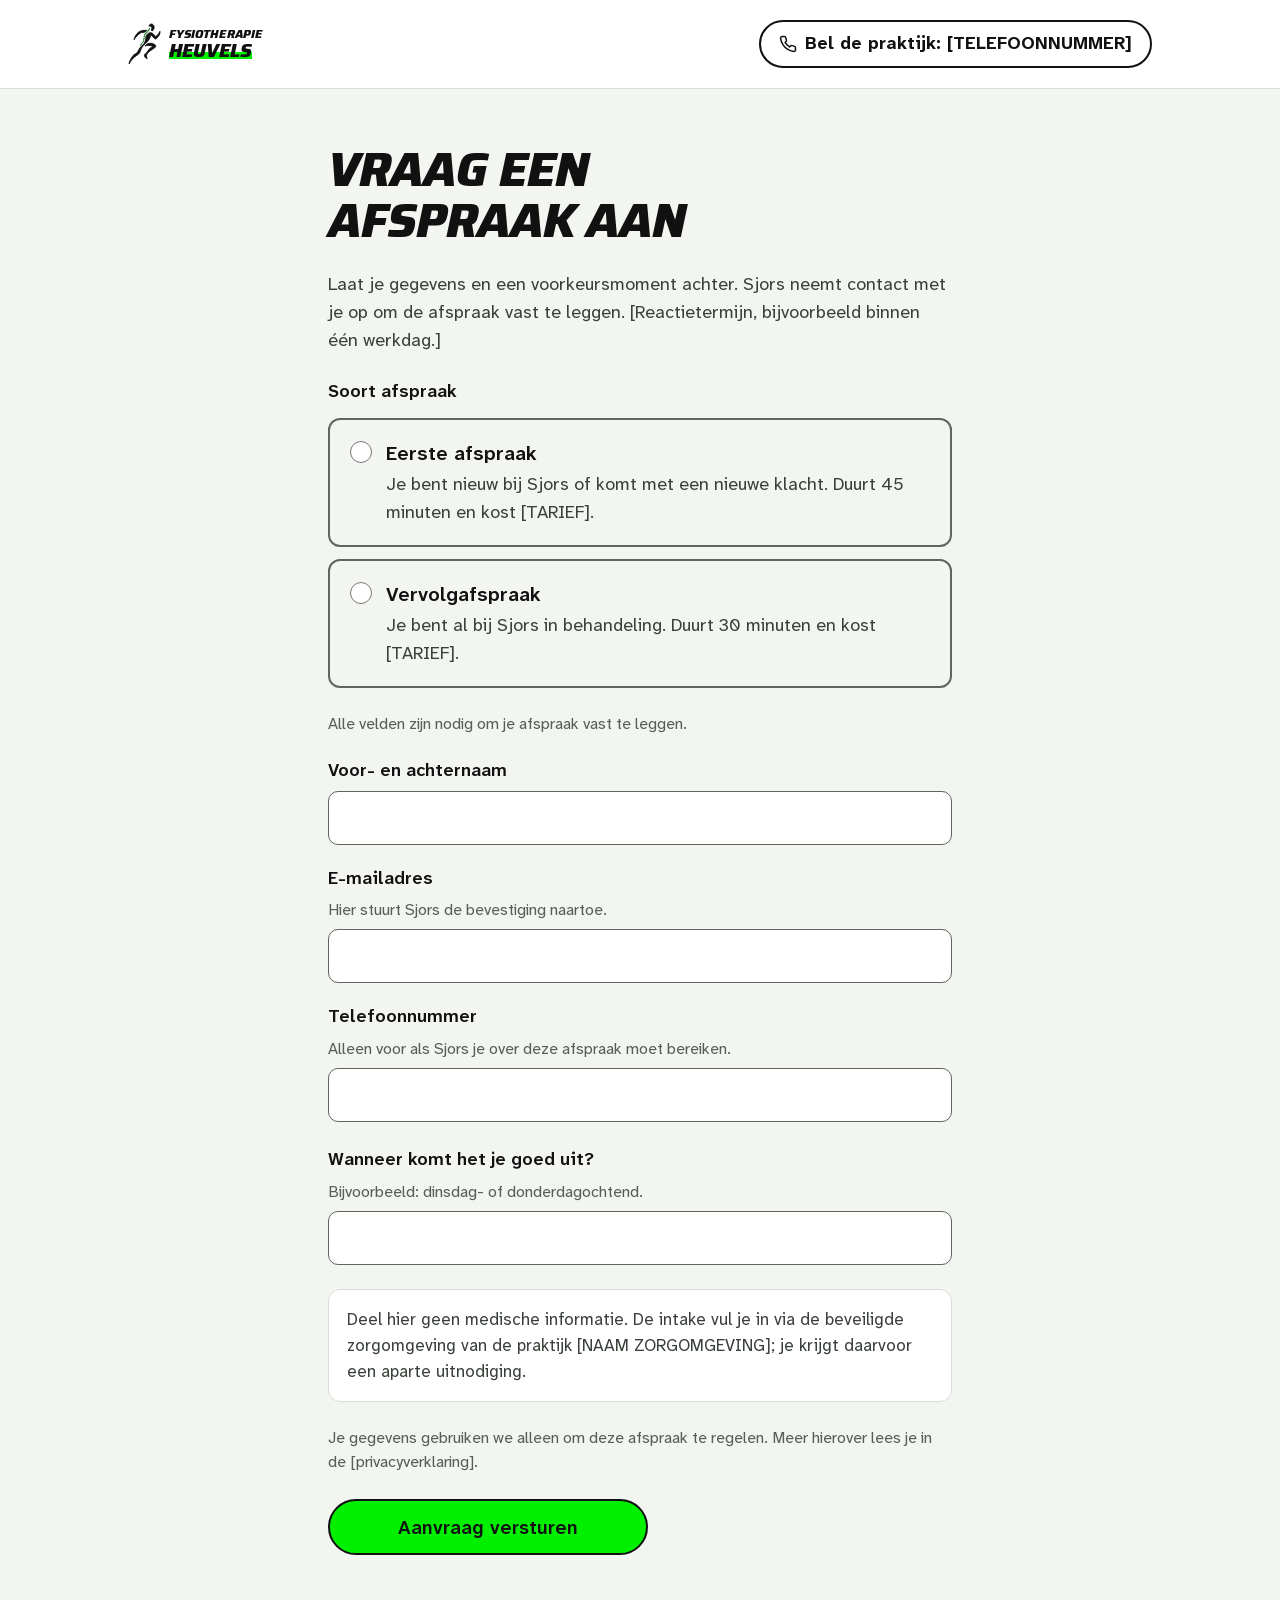
==== commit 6765737f: "Verwijder de conceptbalk" ====
--- a/afspraak.html
+++ b/afspraak.html
@@ -10,7 +10,7 @@
   <link rel="stylesheet" href="./site.css">
   <script src="./demo.js" defer></script>
 </head>
-<body><div class="afspraak"><header><p class="demo-melding">Concept ter beoordeling · gebruik voorbeeldgegevens</p><div class="binnen afspraak-kop"><a href="./" class="logo" aria-label="Fysiotherapie Heuvels, naar de homepage"><img src="./logo/beeldmerk-klein.svg" alt="" width="33" height="42"><span class="merk">Fysiotherapie<b>Heuvels</b></span></a><span class="knop-lijn"><svg fill="none" stroke="currentColor" stroke-linecap="round" stroke-linejoin="round" aria-hidden="true" width="18" height="18" viewBox="0 0 24 24" stroke-width="2"><path d="M22 16.92v3a2 2 0 0 1-2.18 2 19.8 19.8 0 0 1-8.63-3.07 19.5 19.5 0 0 1-6-6 19.8 19.8 0 0 1-3.07-8.67A2 2 0 0 1 4.11 2h3a2 2 0 0 1 2 1.72c.13.96.36 1.9.7 2.81a2 2 0 0 1-.45 2.11L8.09 9.91a16 16 0 0 0 6 6l1.27-1.27a2 2 0 0 1 2.11-.45c.91.34 1.85.57 2.81.7A2 2 0 0 1 22 16.92z"></path></svg><span class="breed-afspraak">Bel de praktijk: <!-- -->[TELEFOONNUMMER]</span><span class="smal-afspraak">Bel</span></span></div></header><main class="afspraak-main"><h1 tabindex="-1" id="demo-formulierkop">Vraag een afspraak aan</h1><form class="aanvraag" novalidate="" id="demo-aanvraag"><p class="zacht">Laat je gegevens en een voorkeursmoment achter. Sjors neemt contact met je op om de afspraak vast te leggen.<!-- --> <!-- -->[Reactietermijn, bijvoorbeeld binnen één werkdag.]</p><fieldset aria-describedby="demo-fout-soort"><legend>Soort afspraak</legend><label class="keuze"><input id="afs-soort" type="radio" value="eerste" data-soort="eerste" autocomplete="off" name="soort"><span><span class="keuze-titel">Eerste afspraak</span><span class="zacht">Je bent nieuw bij Sjors of komt met een nieuwe klacht.<!-- --> <!-- -->Duurt <!-- -->45<!-- --> minuten en kost <!-- -->[TARIEF]<!-- -->.</span></span></label><label class="keuze"><input type="radio" value="vervolg" data-soort="vervolg" autocomplete="off" name="soort"><span><span class="keuze-titel">Vervolgafspraak</span><span class="zacht">Je bent al bij Sjors in behandeling.<!-- --> <!-- -->Duurt <!-- -->30<!-- --> minuten en kost <!-- -->[TARIEF]<!-- -->.</span></span></label><p class="fout" id="demo-fout-soort" role="alert" hidden=""></p></fieldset><div class="velden"><p class="hulp">Alle velden zijn nodig om je afspraak vast te leggen.</p><div class="veld"><label for="afs-naam">Voor- en achternaam</label><input id="afs-naam" aria-invalid="false" type="text" autocomplete="off" value="" aria-describedby="demo-fout-naam"><p class="fout" id="demo-fout-naam" role="alert" hidden=""></p></div><div class="veld"><label for="afs-email">E-mailadres</label><p id="hulp-email" class="hulp">Hier stuurt Sjors de bevestiging naartoe.</p><input id="afs-email" aria-invalid="false" aria-describedby="hulp-email demo-fout-email" type="email" inputmode="email" autocomplete="off" value=""><p class="fout" id="demo-fout-email" role="alert" hidden=""></p></div><div class="veld"><label for="afs-tel">Telefoonnummer</label><p id="hulp-tel" class="hulp">Alleen voor als Sjors je over deze afspraak moet bereiken.</p><input id="afs-tel" aria-invalid="false" aria-describedby="hulp-tel demo-fout-tel" type="tel" inputmode="tel" autocomplete="off" value=""><p class="fout" id="demo-fout-tel" role="alert" hidden=""></p></div></div><div class="veld"><label for="afs-voorkeur">Wanneer komt het je goed uit?</label><p id="hulp-voorkeur" class="hulp">Bijvoorbeeld: dinsdag- of donderdagochtend.</p><input id="afs-voorkeur" aria-invalid="false" aria-describedby="hulp-voorkeur demo-fout-voorkeur" type="text" value="" autocomplete="off"><p class="fout" id="demo-fout-voorkeur" role="alert" hidden=""></p></div><p class="kader zacht">Deel hier geen medische informatie. De intake vul je in via de beveiligde zorgomgeving van de praktijk<!-- --> <!-- -->[NAAM ZORGOMGEVING]<!-- -->; je krijgt daarvoor een aparte uitnodiging.</p><p class="hulp">Je gegevens gebruiken we alleen om deze afspraak te regelen. Meer hierover lees je in de<!-- --> <span class="">[privacyverklaring]</span>.</p><div class="acties"><button class="knop afspraak-knop" type="submit" aria-disabled="false" disabled="">Aanvraag versturen</button></div></form>
+<body><div class="afspraak"><header><div class="binnen afspraak-kop"><a href="./" class="logo" aria-label="Fysiotherapie Heuvels, naar de homepage"><img src="./logo/beeldmerk-klein.svg" alt="" width="33" height="42"><span class="merk">Fysiotherapie<b>Heuvels</b></span></a><span class="knop-lijn"><svg fill="none" stroke="currentColor" stroke-linecap="round" stroke-linejoin="round" aria-hidden="true" width="18" height="18" viewBox="0 0 24 24" stroke-width="2"><path d="M22 16.92v3a2 2 0 0 1-2.18 2 19.8 19.8 0 0 1-8.63-3.07 19.5 19.5 0 0 1-6-6 19.8 19.8 0 0 1-3.07-8.67A2 2 0 0 1 4.11 2h3a2 2 0 0 1 2 1.72c.13.96.36 1.9.7 2.81a2 2 0 0 1-.45 2.11L8.09 9.91a16 16 0 0 0 6 6l1.27-1.27a2 2 0 0 1 2.11-.45c.91.34 1.85.57 2.81.7A2 2 0 0 1 22 16.92z"></path></svg><span class="breed-afspraak">Bel de praktijk: <!-- -->[TELEFOONNUMMER]</span><span class="smal-afspraak">Bel</span></span></div></header><main class="afspraak-main"><h1 tabindex="-1" id="demo-formulierkop">Vraag een afspraak aan</h1><form class="aanvraag" novalidate="" id="demo-aanvraag"><p class="zacht">Laat je gegevens en een voorkeursmoment achter. Sjors neemt contact met je op om de afspraak vast te leggen.<!-- --> <!-- -->[Reactietermijn, bijvoorbeeld binnen één werkdag.]</p><fieldset aria-describedby="demo-fout-soort"><legend>Soort afspraak</legend><label class="keuze"><input id="afs-soort" type="radio" value="eerste" data-soort="eerste" autocomplete="off" name="soort"><span><span class="keuze-titel">Eerste afspraak</span><span class="zacht">Je bent nieuw bij Sjors of komt met een nieuwe klacht.<!-- --> <!-- -->Duurt <!-- -->45<!-- --> minuten en kost <!-- -->[TARIEF]<!-- -->.</span></span></label><label class="keuze"><input type="radio" value="vervolg" data-soort="vervolg" autocomplete="off" name="soort"><span><span class="keuze-titel">Vervolgafspraak</span><span class="zacht">Je bent al bij Sjors in behandeling.<!-- --> <!-- -->Duurt <!-- -->30<!-- --> minuten en kost <!-- -->[TARIEF]<!-- -->.</span></span></label><p class="fout" id="demo-fout-soort" role="alert" hidden=""></p></fieldset><div class="velden"><p class="hulp">Alle velden zijn nodig om je afspraak vast te leggen.</p><div class="veld"><label for="afs-naam">Voor- en achternaam</label><input id="afs-naam" aria-invalid="false" type="text" autocomplete="off" value="" aria-describedby="demo-fout-naam"><p class="fout" id="demo-fout-naam" role="alert" hidden=""></p></div><div class="veld"><label for="afs-email">E-mailadres</label><p id="hulp-email" class="hulp">Hier stuurt Sjors de bevestiging naartoe.</p><input id="afs-email" aria-invalid="false" aria-describedby="hulp-email demo-fout-email" type="email" inputmode="email" autocomplete="off" value=""><p class="fout" id="demo-fout-email" role="alert" hidden=""></p></div><div class="veld"><label for="afs-tel">Telefoonnummer</label><p id="hulp-tel" class="hulp">Alleen voor als Sjors je over deze afspraak moet bereiken.</p><input id="afs-tel" aria-invalid="false" aria-describedby="hulp-tel demo-fout-tel" type="tel" inputmode="tel" autocomplete="off" value=""><p class="fout" id="demo-fout-tel" role="alert" hidden=""></p></div></div><div class="veld"><label for="afs-voorkeur">Wanneer komt het je goed uit?</label><p id="hulp-voorkeur" class="hulp">Bijvoorbeeld: dinsdag- of donderdagochtend.</p><input id="afs-voorkeur" aria-invalid="false" aria-describedby="hulp-voorkeur demo-fout-voorkeur" type="text" value="" autocomplete="off"><p class="fout" id="demo-fout-voorkeur" role="alert" hidden=""></p></div><p class="kader zacht">Deel hier geen medische informatie. De intake vul je in via de beveiligde zorgomgeving van de praktijk<!-- --> <!-- -->[NAAM ZORGOMGEVING]<!-- -->; je krijgt daarvoor een aparte uitnodiging.</p><p class="hulp">Je gegevens gebruiken we alleen om deze afspraak te regelen. Meer hierover lees je in de<!-- --> <span class="">[privacyverklaring]</span>.</p><div class="acties"><button class="knop afspraak-knop" type="submit" aria-disabled="false" disabled="">Aanvraag versturen</button></div></form>
           <div id="demo-bevestiging" hidden="">
             <div class="afspraak-vlak donker">
               <h1 tabindex="-1">Voorbeeldbevestiging</h1>
--- a/site.css
+++ b/site.css
@@ -2129,4 +2129,3 @@
 
 
 [hidden] { display: none !important; }
-.demo-melding { margin: 0; padding: 8px 16px; text-align: center; font-size: 15px; font-weight: 700; background: #e8eef6; color: #14213d; }
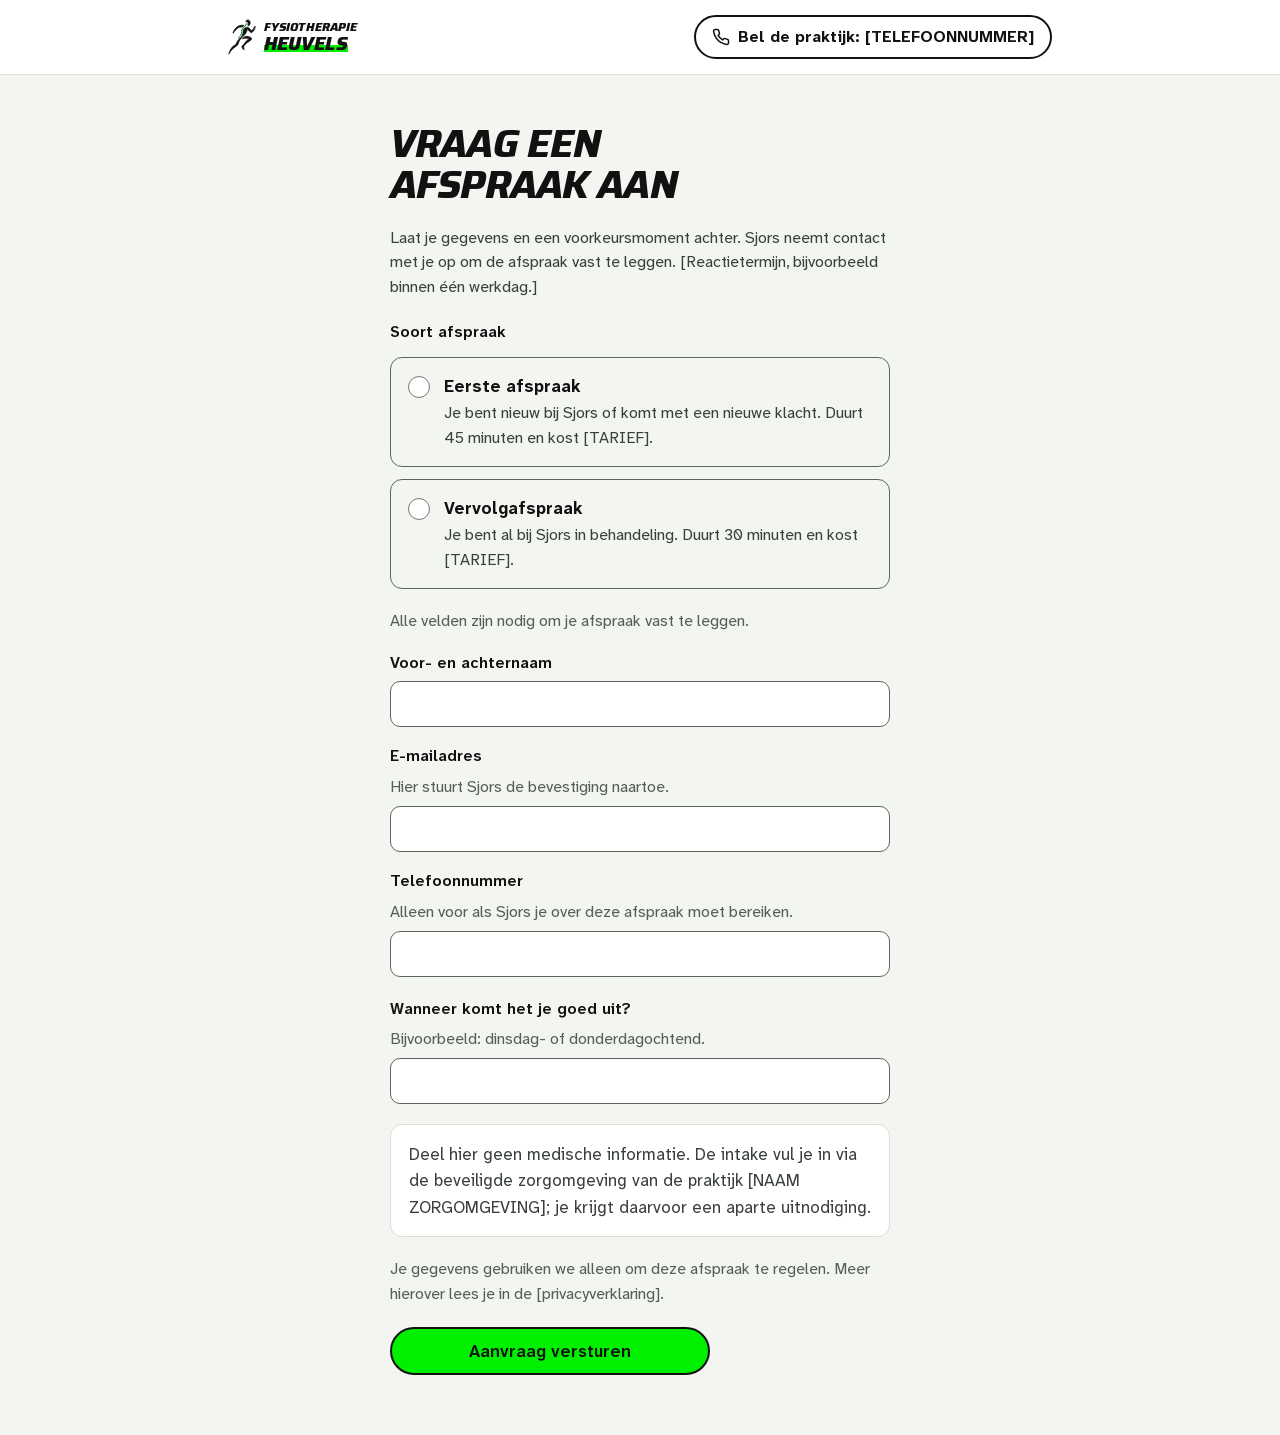
==== commit 2e27c221: "Publiceer de compactere homepage met mobiele footer" ====
--- a/afspraak.html
+++ b/afspraak.html
@@ -7,8 +7,8 @@
   <meta http-equiv="Content-Security-Policy" content="default-src 'self'; style-src 'self' 'unsafe-inline'; form-action 'none'; base-uri 'none'">
   <title>Afspraak maken · Fysiotherapie Heuvels · Concept</title>
   <link rel="icon" href="./logo/beeldmerk-klein.svg" type="image/svg+xml">
-  <link rel="stylesheet" href="./site.css">
-  <script src="./demo.js" defer></script>
+  <link rel="stylesheet" href="./site.css?v=a9ecc0df7875">
+  <script src="./demo.js?v=6bebfb1b58e0" defer></script>
 </head>
 <body><div class="afspraak"><header><div class="binnen afspraak-kop"><a href="./" class="logo" aria-label="Fysiotherapie Heuvels, naar de homepage"><img src="./logo/beeldmerk-klein.svg" alt="" width="33" height="42"><span class="merk">Fysiotherapie<b>Heuvels</b></span></a><span class="knop-lijn"><svg fill="none" stroke="currentColor" stroke-linecap="round" stroke-linejoin="round" aria-hidden="true" width="18" height="18" viewBox="0 0 24 24" stroke-width="2"><path d="M22 16.92v3a2 2 0 0 1-2.18 2 19.8 19.8 0 0 1-8.63-3.07 19.5 19.5 0 0 1-6-6 19.8 19.8 0 0 1-3.07-8.67A2 2 0 0 1 4.11 2h3a2 2 0 0 1 2 1.72c.13.96.36 1.9.7 2.81a2 2 0 0 1-.45 2.11L8.09 9.91a16 16 0 0 0 6 6l1.27-1.27a2 2 0 0 1 2.11-.45c.91.34 1.85.57 2.81.7A2 2 0 0 1 22 16.92z"></path></svg><span class="breed-afspraak">Bel de praktijk: <!-- -->[TELEFOONNUMMER]</span><span class="smal-afspraak">Bel</span></span></div></header><main class="afspraak-main"><h1 tabindex="-1" id="demo-formulierkop">Vraag een afspraak aan</h1><form class="aanvraag" novalidate="" id="demo-aanvraag"><p class="zacht">Laat je gegevens en een voorkeursmoment achter. Sjors neemt contact met je op om de afspraak vast te leggen.<!-- --> <!-- -->[Reactietermijn, bijvoorbeeld binnen één werkdag.]</p><fieldset aria-describedby="demo-fout-soort"><legend>Soort afspraak</legend><label class="keuze"><input id="afs-soort" type="radio" value="eerste" data-soort="eerste" autocomplete="off" name="soort"><span><span class="keuze-titel">Eerste afspraak</span><span class="zacht">Je bent nieuw bij Sjors of komt met een nieuwe klacht.<!-- --> <!-- -->Duurt <!-- -->45<!-- --> minuten en kost <!-- -->[TARIEF]<!-- -->.</span></span></label><label class="keuze"><input type="radio" value="vervolg" data-soort="vervolg" autocomplete="off" name="soort"><span><span class="keuze-titel">Vervolgafspraak</span><span class="zacht">Je bent al bij Sjors in behandeling.<!-- --> <!-- -->Duurt <!-- -->30<!-- --> minuten en kost <!-- -->[TARIEF]<!-- -->.</span></span></label><p class="fout" id="demo-fout-soort" role="alert" hidden=""></p></fieldset><div class="velden"><p class="hulp">Alle velden zijn nodig om je afspraak vast te leggen.</p><div class="veld"><label for="afs-naam">Voor- en achternaam</label><input id="afs-naam" aria-invalid="false" type="text" autocomplete="off" value="" aria-describedby="demo-fout-naam"><p class="fout" id="demo-fout-naam" role="alert" hidden=""></p></div><div class="veld"><label for="afs-email">E-mailadres</label><p id="hulp-email" class="hulp">Hier stuurt Sjors de bevestiging naartoe.</p><input id="afs-email" aria-invalid="false" aria-describedby="hulp-email demo-fout-email" type="email" inputmode="email" autocomplete="off" value=""><p class="fout" id="demo-fout-email" role="alert" hidden=""></p></div><div class="veld"><label for="afs-tel">Telefoonnummer</label><p id="hulp-tel" class="hulp">Alleen voor als Sjors je over deze afspraak moet bereiken.</p><input id="afs-tel" aria-invalid="false" aria-describedby="hulp-tel demo-fout-tel" type="tel" inputmode="tel" autocomplete="off" value=""><p class="fout" id="demo-fout-tel" role="alert" hidden=""></p></div></div><div class="veld"><label for="afs-voorkeur">Wanneer komt het je goed uit?</label><p id="hulp-voorkeur" class="hulp">Bijvoorbeeld: dinsdag- of donderdagochtend.</p><input id="afs-voorkeur" aria-invalid="false" aria-describedby="hulp-voorkeur demo-fout-voorkeur" type="text" value="" autocomplete="off"><p class="fout" id="demo-fout-voorkeur" role="alert" hidden=""></p></div><p class="kader zacht">Deel hier geen medische informatie. De intake vul je in via de beveiligde zorgomgeving van de praktijk<!-- --> <!-- -->[NAAM ZORGOMGEVING]<!-- -->; je krijgt daarvoor een aparte uitnodiging.</p><p class="hulp">Je gegevens gebruiken we alleen om deze afspraak te regelen. Meer hierover lees je in de<!-- --> <span class="">[privacyverklaring]</span>.</p><div class="acties"><button class="knop afspraak-knop" type="submit" aria-disabled="false" disabled="">Aanvraag versturen</button></div></form>
           <div id="demo-bevestiging" hidden="">
--- a/site.css
+++ b/site.css
@@ -215,7 +215,7 @@
   --tekst-2: #3a403a;
   --tekst-3: #565e56;
   --lijn-licht: #d9ded6;
-  --schaduw: 0 4px 16px #11111124;
+  --schaduw: 0 3px 12px #1111111a;
   --letter-kop: var(--font-saira), "Arial Narrow", sans-serif;
   --letter-tekst: var(--font-atkinson), "Segoe UI", system-ui, sans-serif;
   --ochtendblauw: var(--mist);
@@ -229,11 +229,11 @@
   --lijn-kaart: var(--lijn-licht);
   --rand-veld: #5e665e;
   --focus: 3px solid var(--zwart);
-  --kop-groot: clamp(32px, 7.6vw, 56px);
-  --ruimte: clamp(56px, 9vw, 112px);
-  --snede: clamp(24px, 5vw, 72px);
-  --kop-h: 72px;
-  scroll-padding-top: 92px;
+  --kop-groot: clamp(27px, 6.1vw, 45px);
+  --ruimte: clamp(44px, 7.2vw, 90px);
+  --snede: clamp(18px, 3.5vw, 48px);
+  --kop-h: 64px;
+  scroll-padding-top: 80px;
 }
 
 body {
@@ -276,6 +276,14 @@
   padding: 0 var(--marge-zij);
   box-sizing: border-box;
   margin: 0 auto;
+}
+
+#top, .afspraak {
+  --breedte-pagina: 900px;
+  --marge-zij: clamp(18px, 4vw, 38px);
+  --inleiding: clamp(17px, 1.55vw, 19px);
+  --hoogte-knop-groot: 52px;
+  font-size: 16px;
 }
 
 .zacht {
@@ -330,10 +338,10 @@
 
 .kop-sectie em {
   font-style: inherit;
-  background: linear-gradient(transparent 14%, var(--groen) 14%, var(--groen) 92%, transparent 92%);
+  background: linear-gradient(transparent 72%, var(--groen) 72%, var(--groen) 94%, transparent 94%);
   -webkit-box-decoration-break: clone;
   box-decoration-break: clone;
-  padding: 0 .16em;
+  padding: 0 .12em;
 }
 
 .labels {
@@ -403,8 +411,8 @@
 
 .knop-groot {
   min-height: var(--hoogte-knop-groot);
-  padding: 0 30px;
-  font-size: 20px;
+  padding: 0 25px;
+  font-size: 17px;
 }
 
 .melding {
@@ -428,7 +436,7 @@
 .logo {
   box-sizing: border-box;
   background: var(--wit);
-  min-height: 52px;
+  min-height: 46px;
   box-shadow: var(--schaduw);
   color: var(--zwart);
   border-radius: 999px;
@@ -441,7 +449,7 @@
 
 .logo img {
   width: auto;
-  height: 42px;
+  height: 36px;
   display: block;
 }
 
@@ -488,8 +496,9 @@
 }
 
 .kop-acties > a {
+  min-height: 44px;
   box-shadow: var(--schaduw);
-  padding: 0 18px;
+  padding: 0 16px;
 }
 
 .tel-kort {
@@ -504,7 +513,7 @@
   box-sizing: border-box;
   background: var(--wit);
   border: 2px solid var(--zwart);
-  min-height: 48px;
+  min-height: 44px;
   box-shadow: var(--schaduw);
   cursor: pointer;
   border-radius: 999px;
@@ -542,9 +551,9 @@
 .inhoud-lijst a {
   border-bottom: 1px solid var(--lijn-licht);
   align-items: center;
-  gap: 14px;
-  min-height: 56px;
-  font-size: 19px;
+  gap: 12px;
+  min-height: 48px;
+  font-size: 17px;
   font-weight: 700;
   text-decoration: none;
   display: flex;
@@ -572,15 +581,15 @@
 }
 
 .hero-beeld {
-  height: min(50svh, 460px);
-  min-height: 250px;
+  height: min(40svh, 368px);
+  min-height: 208px;
   position: relative;
 }
 
 .hero-beeld > img {
   object-fit: cover;
   object-position: 30% 35%;
-  clip-path: polygon(0 0, 100% 0, 100% 88%, 0 100%);
+  clip-path: polygon(0 0, 100% 0, 100% 93%, 0 100%);
   width: 100%;
   height: 100%;
   position: absolute;
@@ -594,7 +603,7 @@
 
 .hero h1 {
   left: var(--marge-zij);
-  font-size: clamp(40px, 11.6vw, 104px);
+  font-size: clamp(32px, 9.3vw, 83px);
   position: absolute;
   bottom: 8%;
 }
@@ -606,6 +615,10 @@
 
   .hero h1 .l.w {
     animation-delay: .22s;
+  }
+
+  .hero-intro {
+    animation: .45s ease-out intro-in;
   }
 }
 
@@ -621,160 +634,44 @@
   }
 }
 
+@keyframes intro-in {
+  from {
+    opacity: 0;
+    transform: translateY(6px);
+  }
+}
+
 .hero-onder {
-  padding: 10px 0 clamp(28px, 5vw, 64px);
-  overflow-x: clip;
-}
-
-.hero-onder .binnen {
-  grid-template-columns: minmax(0, 1fr);
-  grid-template-areas: "intro"
-                       "kaart"
-                       "link"
-                       "strook"
-                       "bel";
-  gap: 14px 56px;
+  padding: clamp(22px, 4vw, 46px) 0 clamp(30px, 5vw, 58px);
+}
+
+.hero-intro {
+  gap: 8px;
+  max-width: 42rem;
   display: grid;
 }
 
-.hero-inleiding {
+.hero-intro h2 {
+  margin: 0;
+  font-size: clamp(23px, 3vw, 32px);
+  line-height: 1.2;
+}
+
+.hero-intro p {
   font-size: var(--inleiding);
   text-wrap: pretty;
-  grid-area: intro;
-  max-width: 30em;
-  margin: 0;
-  line-height: 1.45;
-}
-
-.hero-kaart {
-  grid-area: kaart;
-}
-
-.hero-link {
-  grid-area: link;
+  margin: 0;
+}
+
+.hero-intro a {
   justify-self: start;
-}
-
-.hero-bel-blok {
-  grid-area: bel;
-}
-
-.strook {
-  margin-right: calc(-1 * var(--marge-zij));
-  grid-area: strook;
-  gap: clamp(8px, 1.6vw, 16px);
-  display: flex;
-  overflow: hidden;
-}
-
-.strook img {
-  aspect-ratio: 3 / 2;
-  object-fit: cover;
-  clip-path: polygon(12% 0, 100% 0, 88% 100%, 0 100%);
-  flex: 0 0 min(40vw, 260px);
-  width: min(40vw, 260px);
-  height: auto;
-}
-
-@media (min-width: 760px) {
-  .strook {
-    margin-right: 0;
-  }
-
-  .strook img {
-    flex: 1 1 0;
-    width: 0;
-  }
-}
-
-.kies-vraag {
-  margin: 0 0 12px;
-  font-size: 21px;
-  line-height: 1.15;
-}
-
-.kies {
-  gap: 8px;
-  margin: 0;
-  padding: 0;
-  list-style: none;
-  display: grid;
-}
-
-.kies a {
-  box-sizing: border-box;
-  background: var(--wit);
-  border: 2px solid var(--zwart);
-  border-radius: 16px;
-  grid-template-columns: minmax(0, 1fr) auto;
-  align-items: center;
-  gap: 12px;
-  min-height: 64px;
-  padding: 10px 12px 10px 16px;
-  text-decoration: none;
-  transition: background-color .15s ease-out;
-  display: grid;
-}
-
-.kies a:hover, .kies a:active {
-  background: var(--groen-zacht);
-}
-
-.kies strong {
-  font-family: var(--letter-kop);
-  text-transform: uppercase;
-  letter-spacing: .01em;
-  font-size: clamp(19px, 5.6vw, 22px);
-  font-style: italic;
-  font-weight: 800;
-  line-height: 1.1;
-  display: block;
-}
-
-.kies a > span:first-child {
-  overflow-wrap: anywhere;
-  min-width: 0;
-}
-
-.kies a > span:first-child > span {
-  color: var(--tekst-2);
-  margin-top: 2px;
-  font-size: 16px;
-  line-height: 1.35;
-  display: block;
-}
-
-.kies .pijl {
-  background: var(--groen);
-  width: 42px;
-  height: 42px;
-  color: var(--zwart);
-  border-radius: 50%;
-  place-items: center;
-  display: grid;
-}
-
-.hero-bel {
-  margin: 0;
-  font-size: 18px;
-}
-
-.hero-bel a {
-  white-space: nowrap;
-  font-weight: 700;
-}
-
-.hero-tijden {
-  color: var(--tekst-3);
-  margin: 0;
-  font-size: 16px;
 }
 
 .volgende {
   box-sizing: border-box;
-  min-height: 48px;
-  padding: 10px 0;
-  font-size: 18px;
+  min-height: 44px;
+  padding: 9px 0;
+  font-size: 16px;
   font-weight: 700;
   line-height: 1.5;
   text-decoration: none;
@@ -819,7 +716,7 @@
 
 .twee-kolom {
   grid-template-columns: minmax(0, 1fr);
-  gap: 28px clamp(32px, 6vw, 80px);
+  gap: 24px clamp(28px, 5.1vw, 68px);
   display: grid;
 }
 
@@ -843,8 +740,8 @@
   z-index: -1;
   background: var(--groen);
   position: absolute;
-  inset: 14% -3% -5% 12%;
-  transform: skewX(-8deg);
+  inset: 14% -2% -3% 12%;
+  transform: skewX(-5deg);
 }
 
 .fotokader img {
@@ -858,7 +755,7 @@
 
 .fotokader figcaption {
   color: var(--tekst-3);
-  margin-top: clamp(26px, 4vw, 40px);
+  margin-top: clamp(20px, 3.4vw, 34px);
   font-size: 16px;
 }
 
@@ -901,9 +798,9 @@
 
 .klachten li {
   border-top: 1px solid var(--lijn-licht);
-  grid-template-columns: 32px minmax(0, 1fr);
-  gap: 4px 12px;
-  padding: 20px 0;
+  grid-template-columns: 28px minmax(0, 1fr);
+  gap: 4px 10px;
+  padding: 16px 0;
   display: grid;
 }
 
@@ -912,12 +809,12 @@
 }
 
 .klachten .vink {
-  background: var(--groen);
+  background: var(--groen-zacht);
   border-radius: 50%;
   grid-row: 1 / span 2;
   place-items: center;
-  width: 32px;
-  height: 32px;
+  width: 28px;
+  height: 28px;
   display: grid;
 }
 
@@ -925,9 +822,9 @@
   font-family: var(--letter-kop);
   text-transform: uppercase;
   margin: 0;
-  font-size: 22px;
+  font-size: 19px;
   font-style: italic;
-  font-weight: 800;
+  font-weight: 750;
   line-height: 1.3;
 }
 
@@ -980,13 +877,14 @@
 }
 
 .over-intro {
-  font-size: clamp(20px, 2.2vw, 24px);
+  font-size: clamp(18px, 1.9vw, 21px);
   line-height: 1.45;
 }
 
 .afspraak-stappen {
+  background: var(--groen);
   clip-path: polygon(0 0, 100% var(--snede), 100% 100%, 0 calc(100% - var(--snede)));
-  padding: calc(var(--snede) + clamp(24px, 6vw, 72px)) 0;
+  padding: calc(var(--snede) + clamp(24px, 5vw, 60px)) 0;
 }
 
 .afspraak-stappen .binnen {
@@ -1011,27 +909,27 @@
 }
 
 .stappen li {
-  border-top: 2px solid var(--zwart);
-  grid-template-columns: 48px minmax(0, 1fr);
+  border-top: 1px solid var(--groen-donker);
+  grid-template-columns: 40px minmax(0, 1fr);
   align-content: start;
   align-items: start;
-  gap: 2px 14px;
-  padding-top: 14px;
+  gap: 2px 12px;
+  padding-top: 12px;
   display: grid;
 }
 
 .stappen .cijfer {
   font-family: var(--letter-kop);
   grid-row: 1 / span 2;
-  font-size: 52px;
+  font-size: 44px;
   font-style: italic;
-  font-weight: 800;
+  font-weight: 750;
   line-height: .9;
 }
 
 .stappen h3 {
   margin: 4px 0 0;
-  font-size: 21px;
+  font-size: 18px;
   font-weight: 700;
   line-height: 1.25;
 }
@@ -1073,7 +971,7 @@
 
 .praktijk .binnen {
   flex-direction: column;
-  gap: 40px;
+  gap: 34px;
   display: flex;
 }
 
@@ -1094,7 +992,7 @@
 .praktijk-inhoud {
   grid-template-columns: minmax(0, 1fr);
   align-items: start;
-  gap: 48px clamp(40px, 7vw, 96px);
+  gap: 40px clamp(34px, 6vw, 82px);
   display: grid;
 }
 
@@ -1112,15 +1010,15 @@
 }
 
 .punten > div {
-  grid-template-columns: 52px minmax(0, 1fr);
-  gap: 16px;
+  grid-template-columns: 44px minmax(0, 1fr);
+  gap: 14px;
   display: grid;
 }
 
 .punten .icoon {
-  background: var(--groen);
-  width: 52px;
-  height: 52px;
+  background: var(--groen-zacht);
+  width: 44px;
+  height: 44px;
   color: var(--zwart);
   border-radius: 50%;
   place-items: center;
@@ -1128,7 +1026,7 @@
 }
 
 .punten dt {
-  font-size: 21px;
+  font-size: 18px;
   font-weight: 700;
 }
 
@@ -1172,9 +1070,9 @@
   white-space: nowrap;
   font-variant-numeric: tabular-nums;
   margin: 0;
-  font-size: 24px;
+  font-size: 21px;
   font-style: italic;
-  font-weight: 800;
+  font-weight: 750;
 }
 
 .vragen {
@@ -1207,9 +1105,9 @@
   cursor: pointer;
   justify-content: space-between;
   align-items: center;
-  gap: 16px;
-  padding: 20px 0;
-  font-size: 20px;
+  gap: 14px;
+  padding: 16px 0;
+  font-size: 17px;
   font-weight: 700;
   line-height: 1.3;
   list-style: none;
@@ -1222,9 +1120,9 @@
 
 .vragenlijst summary svg {
   box-sizing: border-box;
-  background: var(--groen);
-  width: 34px;
-  height: 34px;
+  background: var(--groen-zacht);
+  width: 30px;
+  height: 30px;
   color: var(--zwart);
   border-radius: 50%;
   flex: none;
@@ -1245,7 +1143,7 @@
 .slot {
   background: var(--mist);
   align-items: flex-end;
-  min-height: clamp(440px, 58vw, 640px);
+  min-height: clamp(352px, 46vw, 512px);
   display: flex;
   position: relative;
 }
@@ -1263,16 +1161,16 @@
 .slot .binnen {
   flex-direction: column;
   align-items: flex-start;
-  gap: 18px;
+  gap: 16px;
   width: 100%;
-  padding-top: 120px;
-  padding-bottom: clamp(28px, 5vw, 56px);
+  padding-top: 100px;
+  padding-bottom: clamp(24px, 4.25vw, 48px);
   display: flex;
   position: relative;
 }
 
 .slot .labels {
-  font-size: clamp(34px, 8.4vw, 76px);
+  font-size: clamp(28px, 6.7vw, 61px);
 }
 
 @media (min-width: 760px) {
@@ -1288,7 +1186,7 @@
 }
 
 .footer-gegevens {
-  padding: clamp(40px, 6vw, 72px) 0 36px;
+  padding: clamp(34px, 5.1vw, 62px) 0 32px;
 }
 
 .footer-gegevens .binnen {
@@ -1301,9 +1199,9 @@
 .tegel {
   background: var(--zwart);
   box-sizing: border-box;
-  border-radius: 24px;
-  width: min(62vw, 210px);
-  padding: 18px;
+  border-radius: 20px;
+  width: min(53vw, 180px);
+  padding: 16px;
 }
 
 .tegel img {
@@ -1344,11 +1242,11 @@
   bottom: 0;
 }
 
-.onderbalk a {
+.onderbalk a, .onderbalk .knop-lijn {
   gap: 8px;
-  min-height: 52px;
-  padding: 0 20px;
-  font-size: 18px;
+  min-height: 44px;
+  padding: 0 18px;
+  font-size: 16px;
 }
 
 .onderbalk .knop {
@@ -1361,7 +1259,7 @@
 
 @media (min-width: 760px) {
   .hero-beeld {
-    height: min(62svh, 620px);
+    height: min(50svh, 496px);
   }
 
   .hero-beeld > img {
@@ -1369,14 +1267,15 @@
   }
 
   .hero h1 {
+    font-size: clamp(64px, 6.6vw, 83px);
     bottom: 13%;
   }
 }
 
 @media (min-width: 1000px) {
   .hero-beeld {
-    height: min(72svh, 720px);
-    min-height: 440px;
+    height: min(57.6svh, 576px);
+    min-height: 352px;
   }
 
   .hero-beeld > img {
@@ -1384,48 +1283,7 @@
   }
 
   .hero h1 {
-    font-size: clamp(72px, 8.2vw, 104px);
     bottom: 12%;
-  }
-
-  .hero-onder .binnen {
-    grid-template: "intro kaart"
-                   "link kaart"
-                   "bel kaart" 1fr
-                   "strook strook"
-                   / minmax(0, 1fr) minmax(0, 400px);
-    align-items: start;
-  }
-
-  .strook {
-    margin-top: 28px;
-  }
-
-  .hero-inleiding {
-    padding-top: 8px;
-    font-size: 22px;
-  }
-
-  .hero-kaart {
-    z-index: 1;
-    background: var(--wit);
-    border-radius: 24px;
-    margin-top: -170px;
-    padding: 24px;
-    position: relative;
-    box-shadow: 0 20px 50px #1111112e;
-  }
-}
-
-@media (max-width: 999px) {
-  .kies-vraag {
-    clip: rect(0 0 0 0);
-    white-space: nowrap;
-    width: 1px;
-    height: 1px;
-    margin: -1px;
-    position: absolute;
-    overflow: hidden;
   }
 }
 
@@ -1448,12 +1306,73 @@
     display: flex;
   }
 
-  .kies a {
-    min-height: 60px;
-  }
-
-  .kies a > span:first-child > span {
+  .slot {
+    background: var(--mist);
+    min-height: 0;
+  }
+
+  .slot > img {
     display: none;
+  }
+
+  .slot .binnen {
+    border-top: 1px solid var(--lijn);
+    gap: 12px;
+    padding-top: 28px;
+    padding-bottom: 24px;
+  }
+
+  .slot .labels {
+    font-size: 22px;
+    line-height: 1.2;
+    display: block;
+  }
+
+  .slot .labels .l {
+    background: none;
+    padding: 0;
+    display: inline;
+  }
+
+  .slot .labels .l + .l:before {
+    content: " ";
+  }
+
+  .footer-knoppen {
+    display: none;
+  }
+
+  .footer-gegevens {
+    padding: 0 0 20px;
+  }
+
+  .footer-gegevens .binnen {
+    grid-template-columns: repeat(2, minmax(0, 1fr));
+    gap: 18px 14px;
+  }
+
+  .footer-gegevens .tegel {
+    display: none;
+  }
+
+  .footer-gegevens .kolom:nth-child(2) {
+    border-bottom: 1px solid var(--lijn);
+    grid-column: 1 / -1;
+    padding-bottom: 14px;
+  }
+
+  .footer-gegevens .kolom {
+    overflow-wrap: anywhere;
+    gap: 0;
+    min-width: 0;
+  }
+
+  .footer-gegevens .kolom p {
+    line-height: 1.45;
+  }
+
+  .footer-gegevens .kolom > :is(a, span) {
+    padding: 10px 0;
   }
 }
 
@@ -1487,16 +1406,6 @@
     font-size: 16px;
   }
 
-  .kies a {
-    gap: 8px;
-    padding-left: 14px;
-    padding-right: 10px;
-  }
-
-  .kies strong {
-    font-size: 18px;
-  }
-
   .onderbalk a {
     padding: 0 14px;
   }
@@ -1504,30 +1413,12 @@
 
 @media (max-width: 700px) and (max-height: 700px) {
   .hero-beeld {
-    height: 38svh;
-    min-height: 210px;
+    height: 33svh;
+    min-height: 184px;
   }
 
   .hero h1 {
-    font-size: clamp(34px, 10.4vw, 44px);
-  }
-
-  .hero-onder .binnen {
-    gap: 10px;
-  }
-
-  .hero-inleiding {
-    font-size: 18px;
-  }
-
-  .hero-link {
-    font-size: 17px;
-  }
-
-  .kies a {
-    min-height: 58px;
-    padding-top: 8px;
-    padding-bottom: 8px;
+    font-size: clamp(28px, 8.5vw, 36px);
   }
 }
 
@@ -1541,15 +1432,15 @@
   justify-content: space-between;
   align-items: center;
   gap: 16px;
-  padding-top: 18px;
-  padding-bottom: 18px;
+  padding-top: 14px;
+  padding-bottom: 14px;
   display: flex;
 }
 
 .afspraak-kop .knop-lijn {
-  min-height: var(--hoogte-knop-kop);
   gap: 8px;
-  padding: 0 18px;
+  min-height: 44px;
+  padding: 0 16px;
 }
 
 .smal-afspraak {
@@ -1557,11 +1448,11 @@
 }
 
 .afspraak-main {
-  max-width: var(--breedte-afspraak);
-  padding: clamp(28px, 5vw, 56px) var(--marge-zij) 72px;
+  max-width: 576px;
+  padding: clamp(24px, 4.25vw, 48px) var(--marge-zij) 60px;
   box-sizing: border-box;
   flex-direction: column;
-  gap: 24px;
+  gap: 20px;
   margin: 0 auto;
   display: flex;
 }
@@ -1569,11 +1460,11 @@
 .afspraak h1 {
   color: inherit;
   font-family: var(--letter-kop);
-  font-weight: 800;
-  font-size: var(--kop-afspraak);
   letter-spacing: -.022em;
   text-wrap: balance;
   margin: 0;
+  font-size: clamp(28px, 4vw, 39px);
+  font-weight: 750;
   line-height: 1.06;
 }
 
@@ -1586,21 +1477,21 @@
   color: var(--wit);
   border-radius: var(--radius-groot);
   flex-direction: column;
-  gap: 18px;
-  padding: clamp(24px, 5vw, 40px);
+  gap: 16px;
+  padding: clamp(20px, 4.25vw, 34px);
   display: flex;
 }
 
 .afspraak-vlak p {
   text-wrap: pretty;
   margin: 0;
-  font-size: 21px;
+  font-size: 18px;
   line-height: 1.4;
 }
 
 .aanvraag {
   flex-direction: column;
-  gap: 24px;
+  gap: 20px;
   margin: 0;
   display: flex;
 }
@@ -1627,11 +1518,11 @@
 
 .keuze {
   border-radius: var(--radius-vlak);
-  border: 2px solid var(--rand-veld);
+  border: 1.5px solid var(--rand-veld);
   cursor: pointer;
   align-items: flex-start;
   gap: 14px;
-  padding: 18px 20px;
+  padding: 15px 17px;
   display: flex;
 }
 
@@ -1655,13 +1546,13 @@
 }
 
 .keuze-titel {
-  font-size: 20px;
-  font-weight: 600;
+  font-size: 17px;
+  font-weight: 700;
 }
 
 .velden {
   flex-direction: column;
-  gap: 20px;
+  gap: 17px;
   display: flex;
 }
 
@@ -1692,6 +1583,11 @@
   border-color: var(--fout);
 }
 
+.afspraak .veld input {
+  min-height: 46px;
+  font-size: 16px;
+}
+
 .hulp {
   font-size: var(--tekst-klein);
   color: var(--tekst-gedempt);
@@ -1750,9 +1646,15 @@
   cursor: progress;
 }
 
+.afspraak .afspraak-knop {
+  min-height: 48px;
+  padding: 0 24px;
+  font-size: 17px;
+}
+
 .afspraak-knop-klein {
-  min-height: 52px;
-  padding: 0 24px;
+  min-height: 44px;
+  padding: 0 20px;
 }
 
 .afspraak-klaar {
@@ -2126,6 +2028,355 @@
   color: var(--zwart);
 }
 
+.app {
+  background: var(--mist);
+  min-height: 100svh;
+  font-size: 16px;
+}
+
+.app-kop {
+  border-bottom: 1px solid var(--lijn);
+  background: var(--wit);
+}
+
+.app-kop > div, .app-tabs {
+  max-width: 760px;
+  margin: 0 auto;
+  padding: 0 18px;
+}
+
+.app-kop > div {
+  justify-content: space-between;
+  align-items: center;
+  gap: 12px;
+  min-height: 58px;
+  display: flex;
+}
+
+.app-kop .logo {
+  box-shadow: none;
+  padding-left: 0;
+}
+
+.app-kop .link-knop, .afspraak-portaal .link-knop {
+  align-items: center;
+  font-size: 16px;
+  display: inline-flex;
+}
+
+.app-tabs {
+  gap: 6px;
+  padding-block: 8px;
+  display: flex;
+}
+
+.app-tabs a {
+  border-radius: 8px;
+  justify-content: center;
+  align-items: center;
+  gap: 6px;
+  min-height: 44px;
+  padding: 0 12px;
+  font-weight: 700;
+  text-decoration: none;
+  display: flex;
+}
+
+.app-tabs a[aria-current] {
+  background: var(--groen);
+}
+
+.app-tabs svg {
+  flex: none;
+  width: 18px;
+  height: 18px;
+}
+
+.app-main {
+  gap: 24px;
+  width: min(100% - 36px, 650px);
+  margin: 0 auto;
+  padding: 24px 0 48px;
+  display: grid;
+}
+
+.app-intro {
+  gap: 6px;
+  display: grid;
+}
+
+.app-intro h1 {
+  font-size: clamp(25px, 4vw, 34px);
+  line-height: 1.15;
+}
+
+.app-intro :is(h1, p), .app-blok :is(h2, h3, p), .kaart p, .afspraak-portaal h2 {
+  margin: 0;
+}
+
+.app-blok, .inlog-form, .kaart {
+  gap: 12px;
+  display: grid;
+}
+
+.app-blok h2, .afspraak-portaal h2 {
+  font-size: 21px;
+}
+
+.kaart {
+  border: 1px solid var(--lijn);
+  background: var(--wit);
+  border-radius: 14px;
+  min-width: 0;
+  padding: clamp(14px, 4vw, 22px);
+}
+
+.app-knop {
+  min-height: 44px;
+  font: inherit;
+  cursor: pointer;
+  justify-self: start;
+  padding: 0 16px;
+  font-weight: 700;
+}
+
+.app button:disabled {
+  opacity: .55;
+  cursor: default;
+}
+
+.app-actie {
+  justify-self: start;
+}
+
+.app .veld input {
+  min-height: 44px;
+  font-size: 16px;
+}
+
+.inlog .app-main {
+  gap: 10px;
+  width: min(100% - 32px, 450px);
+  padding: clamp(12px, 4vh, 38px) 0 16px;
+}
+
+.inlog .app-main > .hulp {
+  margin: 0;
+}
+
+.inlog-kaart {
+  gap: 14px;
+}
+
+.inlog-stappen {
+  border-bottom: 1px solid var(--lijn);
+  color: var(--tekst-3);
+  flex-wrap: wrap;
+  gap: 6px 12px;
+  margin: 0;
+  padding: 0 0 10px;
+  font-size: 14px;
+  list-style: none;
+  display: flex;
+}
+
+.inlog-stappen li {
+  align-items: center;
+  gap: 5px;
+  display: flex;
+}
+
+.inlog-stappen span {
+  background: var(--mist);
+  border-radius: 50%;
+  place-items: center;
+  width: 22px;
+  height: 22px;
+  font-weight: 700;
+  display: grid;
+}
+
+.inlog-stappen li[aria-current] {
+  color: var(--inkt);
+  font-weight: 700;
+}
+
+.inlog-stappen li[aria-current] span {
+  background: var(--groen);
+}
+
+.inlog-form .acties {
+  gap: 4px 10px;
+}
+
+.inlog-form .link-knop {
+  text-align: left;
+  font-size: 16px;
+}
+
+.lijst {
+  gap: 10px;
+  margin: 0;
+  padding: 0;
+  list-style: none;
+  display: grid;
+}
+
+.afspraak-kaart {
+  gap: 6px;
+}
+
+.afspraak-kaart h3 {
+  font-size: 18px;
+  line-height: 1.25;
+}
+
+.chip {
+  background: var(--mist);
+  border-radius: 99px;
+  justify-self: start;
+  padding: 2px 10px;
+  font-size: 14px;
+  font-weight: 700;
+}
+
+.chip.aangevraagd {
+  background: #fff1cc;
+}
+
+.chip.bevestigd {
+  background: var(--groen-zacht);
+  color: #075418;
+}
+
+.agenda-contact {
+  overflow-wrap: anywhere;
+  flex-wrap: wrap;
+  gap: 0 12px;
+  display: flex;
+}
+
+.agenda-contact a {
+  padding-block: 10px;
+}
+
+.app-veldset {
+  border: 0;
+  gap: 8px;
+  min-width: 0;
+  margin: 0;
+  padding: 0;
+  display: grid;
+}
+
+.app-veldset legend {
+  margin-bottom: 8px;
+  font-weight: 700;
+}
+
+.agenda-week {
+  justify-content: space-between;
+  align-items: center;
+  gap: 8px;
+  display: flex;
+}
+
+.agenda-week button {
+  font-size: 22px;
+}
+
+.agenda-dagen {
+  grid-template-columns: repeat(7, minmax(0, 1fr));
+  gap: 3px;
+  display: grid;
+}
+
+.agenda-dagen button, .agenda-tijden label {
+  border: 1px solid var(--rand-veld);
+  background: var(--wit);
+  min-height: 44px;
+  color: var(--inkt);
+  font: inherit;
+  cursor: pointer;
+  border-radius: 8px;
+  padding: 3px 2px;
+}
+
+.agenda-dagen button {
+  align-content: center;
+  justify-items: center;
+  font-size: 13px;
+  line-height: 1.15;
+  display: grid;
+}
+
+.agenda-dagen button[aria-pressed="true"] {
+  background: var(--groen-zacht);
+  border-color: var(--groen-donker);
+  font-weight: 700;
+}
+
+.agenda-tijden label:has(input:checked) {
+  background: var(--groen-zacht);
+  border-color: var(--groen-donker);
+  font-weight: 700;
+}
+
+.agenda-tijden {
+  grid-template-columns: repeat(auto-fit, minmax(68px, 1fr));
+}
+
+.agenda-tijden label {
+  justify-content: center;
+  align-items: center;
+  gap: 3px;
+  display: flex;
+}
+
+.agenda-tijden input {
+  accent-color: var(--groen-donker);
+}
+
+.afspraak-portaal {
+  grid-template-columns: auto 1fr;
+  align-items: center;
+}
+
+.afspraak-portaal :is(h2, p) {
+  grid-column: 1 / -1;
+}
+
+@media (max-width: 560px) {
+  .met-tabs .app-main {
+    padding-bottom: 82px;
+  }
+
+  .app-tabs {
+    z-index: 10;
+    padding: 6px 8px max(6px, env(safe-area-inset-bottom));
+    background: var(--wit);
+    border-top: 1px solid var(--lijn);
+    justify-content: space-around;
+    position: fixed;
+    bottom: 0;
+    left: 0;
+    right: 0;
+  }
+
+  .app-tabs a {
+    text-align: center;
+    flex-direction: column;
+    flex: 1;
+    gap: 0;
+    padding: 4px;
+    font-size: 13px;
+  }
+
+  .afspraak-portaal {
+    grid-template-columns: 1fr;
+  }
+}
+
 
 
 [hidden] { display: none !important; }
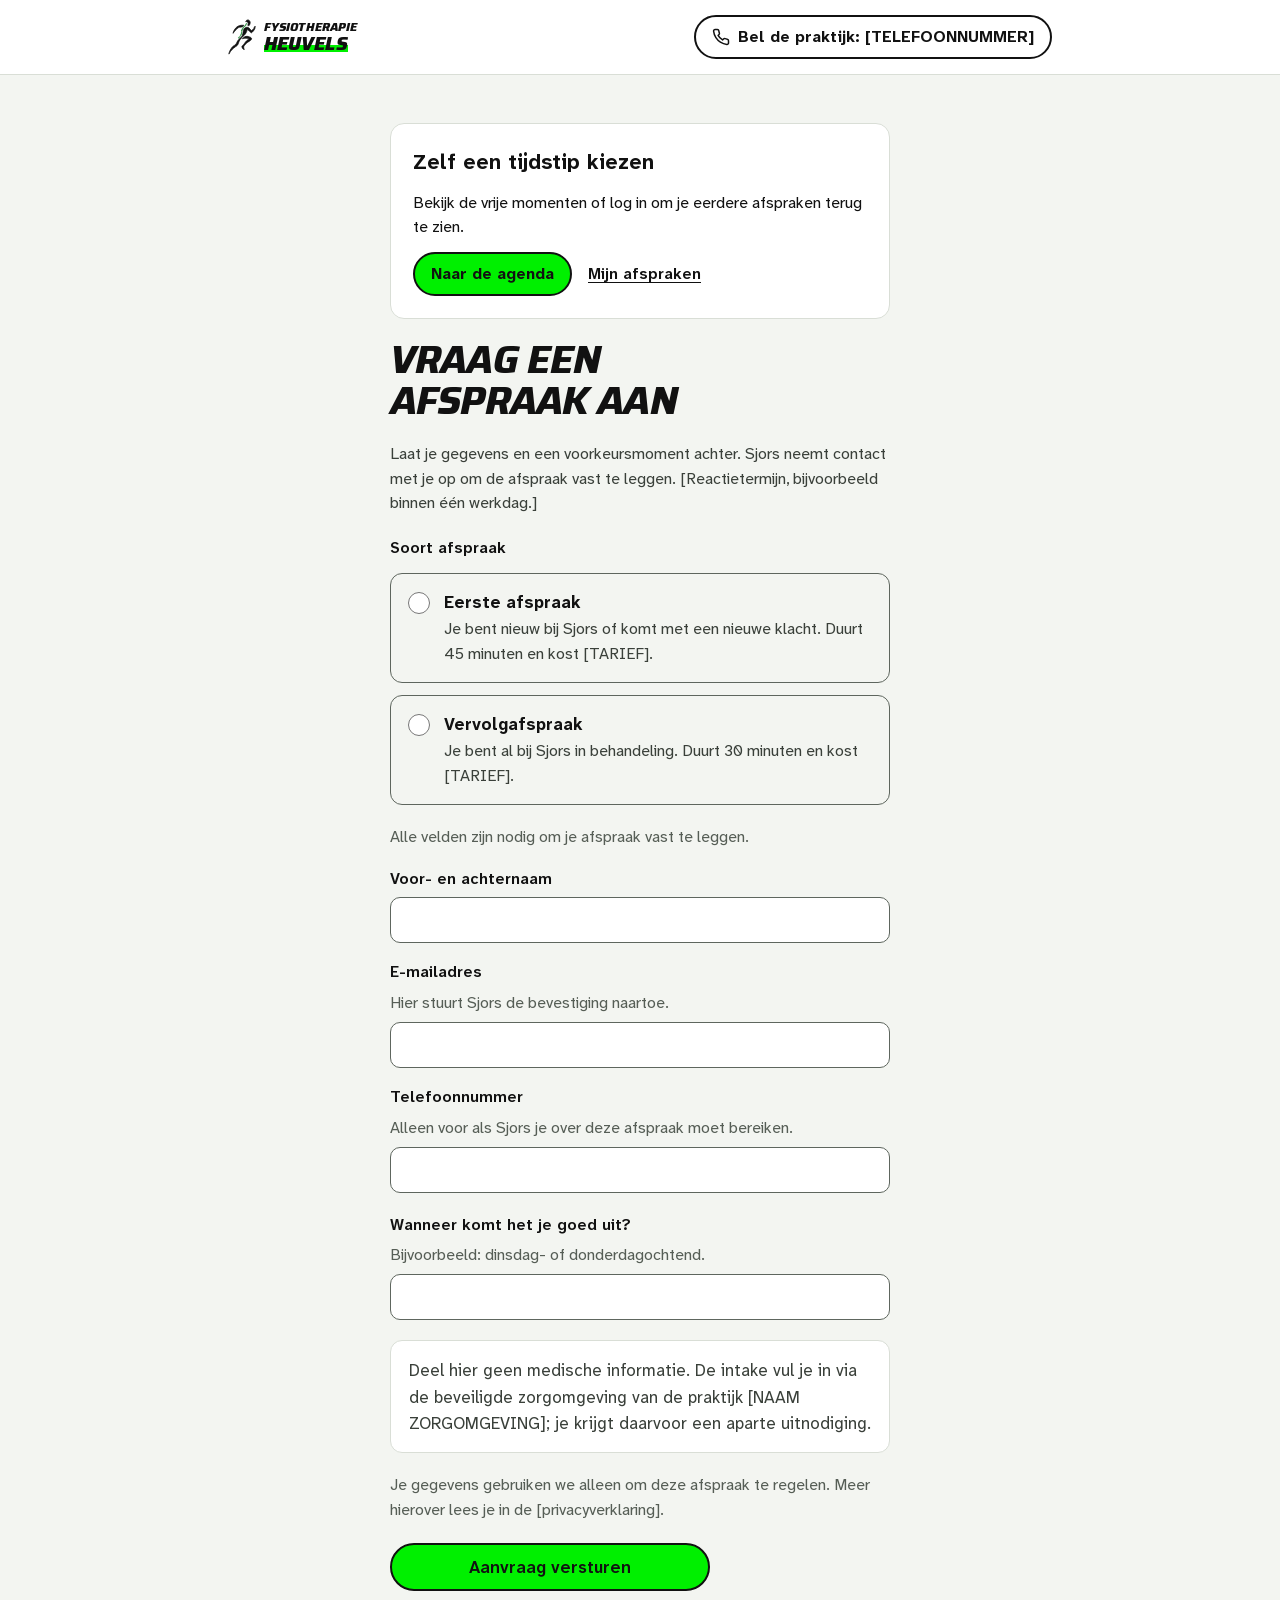
==== commit 13fcc462: "Maak inlog en praktijkagenda klikbaar in de demo" ====
--- a/afspraak.html
+++ b/afspraak.html
@@ -7,10 +7,10 @@
   <meta http-equiv="Content-Security-Policy" content="default-src 'self'; style-src 'self' 'unsafe-inline'; form-action 'none'; base-uri 'none'">
   <title>Afspraak maken · Fysiotherapie Heuvels · Concept</title>
   <link rel="icon" href="./logo/beeldmerk-klein.svg" type="image/svg+xml">
-  <link rel="stylesheet" href="./site.css?v=a9ecc0df7875">
-  <script src="./demo.js?v=6bebfb1b58e0" defer></script>
+  <link rel="stylesheet" href="./site.css?v=60c561c9b2e2">
+  <script src="./demo.js?v=c44ebe216ade" defer></script>
 </head>
-<body><div class="afspraak"><header><div class="binnen afspraak-kop"><a href="./" class="logo" aria-label="Fysiotherapie Heuvels, naar de homepage"><img src="./logo/beeldmerk-klein.svg" alt="" width="33" height="42"><span class="merk">Fysiotherapie<b>Heuvels</b></span></a><span class="knop-lijn"><svg fill="none" stroke="currentColor" stroke-linecap="round" stroke-linejoin="round" aria-hidden="true" width="18" height="18" viewBox="0 0 24 24" stroke-width="2"><path d="M22 16.92v3a2 2 0 0 1-2.18 2 19.8 19.8 0 0 1-8.63-3.07 19.5 19.5 0 0 1-6-6 19.8 19.8 0 0 1-3.07-8.67A2 2 0 0 1 4.11 2h3a2 2 0 0 1 2 1.72c.13.96.36 1.9.7 2.81a2 2 0 0 1-.45 2.11L8.09 9.91a16 16 0 0 0 6 6l1.27-1.27a2 2 0 0 1 2.11-.45c.91.34 1.85.57 2.81.7A2 2 0 0 1 22 16.92z"></path></svg><span class="breed-afspraak">Bel de praktijk: <!-- -->[TELEFOONNUMMER]</span><span class="smal-afspraak">Bel</span></span></div></header><main class="afspraak-main"><h1 tabindex="-1" id="demo-formulierkop">Vraag een afspraak aan</h1><form class="aanvraag" novalidate="" id="demo-aanvraag"><p class="zacht">Laat je gegevens en een voorkeursmoment achter. Sjors neemt contact met je op om de afspraak vast te leggen.<!-- --> <!-- -->[Reactietermijn, bijvoorbeeld binnen één werkdag.]</p><fieldset aria-describedby="demo-fout-soort"><legend>Soort afspraak</legend><label class="keuze"><input id="afs-soort" type="radio" value="eerste" data-soort="eerste" autocomplete="off" name="soort"><span><span class="keuze-titel">Eerste afspraak</span><span class="zacht">Je bent nieuw bij Sjors of komt met een nieuwe klacht.<!-- --> <!-- -->Duurt <!-- -->45<!-- --> minuten en kost <!-- -->[TARIEF]<!-- -->.</span></span></label><label class="keuze"><input type="radio" value="vervolg" data-soort="vervolg" autocomplete="off" name="soort"><span><span class="keuze-titel">Vervolgafspraak</span><span class="zacht">Je bent al bij Sjors in behandeling.<!-- --> <!-- -->Duurt <!-- -->30<!-- --> minuten en kost <!-- -->[TARIEF]<!-- -->.</span></span></label><p class="fout" id="demo-fout-soort" role="alert" hidden=""></p></fieldset><div class="velden"><p class="hulp">Alle velden zijn nodig om je afspraak vast te leggen.</p><div class="veld"><label for="afs-naam">Voor- en achternaam</label><input id="afs-naam" aria-invalid="false" type="text" autocomplete="off" value="" aria-describedby="demo-fout-naam"><p class="fout" id="demo-fout-naam" role="alert" hidden=""></p></div><div class="veld"><label for="afs-email">E-mailadres</label><p id="hulp-email" class="hulp">Hier stuurt Sjors de bevestiging naartoe.</p><input id="afs-email" aria-invalid="false" aria-describedby="hulp-email demo-fout-email" type="email" inputmode="email" autocomplete="off" value=""><p class="fout" id="demo-fout-email" role="alert" hidden=""></p></div><div class="veld"><label for="afs-tel">Telefoonnummer</label><p id="hulp-tel" class="hulp">Alleen voor als Sjors je over deze afspraak moet bereiken.</p><input id="afs-tel" aria-invalid="false" aria-describedby="hulp-tel demo-fout-tel" type="tel" inputmode="tel" autocomplete="off" value=""><p class="fout" id="demo-fout-tel" role="alert" hidden=""></p></div></div><div class="veld"><label for="afs-voorkeur">Wanneer komt het je goed uit?</label><p id="hulp-voorkeur" class="hulp">Bijvoorbeeld: dinsdag- of donderdagochtend.</p><input id="afs-voorkeur" aria-invalid="false" aria-describedby="hulp-voorkeur demo-fout-voorkeur" type="text" value="" autocomplete="off"><p class="fout" id="demo-fout-voorkeur" role="alert" hidden=""></p></div><p class="kader zacht">Deel hier geen medische informatie. De intake vul je in via de beveiligde zorgomgeving van de praktijk<!-- --> <!-- -->[NAAM ZORGOMGEVING]<!-- -->; je krijgt daarvoor een aparte uitnodiging.</p><p class="hulp">Je gegevens gebruiken we alleen om deze afspraak te regelen. Meer hierover lees je in de<!-- --> <span class="">[privacyverklaring]</span>.</p><div class="acties"><button class="knop afspraak-knop" type="submit" aria-disabled="false" disabled="">Aanvraag versturen</button></div></form>
+<body><div class="afspraak"><header><div class="binnen afspraak-kop"><a href="./" class="logo" aria-label="Fysiotherapie Heuvels, naar de homepage"><img src="./logo/beeldmerk-klein.svg" alt="" width="33" height="42"><span class="merk">Fysiotherapie<b>Heuvels</b></span></a><span class="knop-lijn"><svg fill="none" stroke="currentColor" stroke-linecap="round" stroke-linejoin="round" aria-hidden="true" width="18" height="18" viewBox="0 0 24 24" stroke-width="2"><path d="M22 16.92v3a2 2 0 0 1-2.18 2 19.8 19.8 0 0 1-8.63-3.07 19.5 19.5 0 0 1-6-6 19.8 19.8 0 0 1-3.07-8.67A2 2 0 0 1 4.11 2h3a2 2 0 0 1 2 1.72c.13.96.36 1.9.7 2.81a2 2 0 0 1-.45 2.11L8.09 9.91a16 16 0 0 0 6 6l1.27-1.27a2 2 0 0 1 2.11-.45c.91.34 1.85.57 2.81.7A2 2 0 0 1 22 16.92z"></path></svg><span class="breed-afspraak">Bel de praktijk: <!-- -->[TELEFOONNUMMER]</span><span class="smal-afspraak">Bel</span></span></div></header><main class="afspraak-main"><div class="kaart afspraak-portaal" data-portaal="true"><h2>Zelf een tijdstip kiezen</h2><p>Bekijk de vrije momenten of log in om je eerdere afspraken terug te zien.</p><a class="knop app-knop" href="./portaal.html?doel=boeken">Naar de agenda</a><a class="link-knop" href="./portaal.html">Mijn afspraken</a></div><h1 tabindex="-1" id="demo-formulierkop">Vraag een afspraak aan</h1><form class="aanvraag" novalidate="" id="demo-aanvraag"><p class="zacht">Laat je gegevens en een voorkeursmoment achter. Sjors neemt contact met je op om de afspraak vast te leggen.<!-- --> <!-- -->[Reactietermijn, bijvoorbeeld binnen één werkdag.]</p><fieldset aria-describedby="demo-fout-soort"><legend>Soort afspraak</legend><label class="keuze"><input id="afs-soort" type="radio" value="eerste" data-soort="eerste" autocomplete="off" name="soort"><span><span class="keuze-titel">Eerste afspraak</span><span class="zacht">Je bent nieuw bij Sjors of komt met een nieuwe klacht.<!-- --> <!-- -->Duurt <!-- -->45<!-- --> minuten en kost <!-- -->[TARIEF]<!-- -->.</span></span></label><label class="keuze"><input type="radio" value="vervolg" data-soort="vervolg" autocomplete="off" name="soort"><span><span class="keuze-titel">Vervolgafspraak</span><span class="zacht">Je bent al bij Sjors in behandeling.<!-- --> <!-- -->Duurt <!-- -->30<!-- --> minuten en kost <!-- -->[TARIEF]<!-- -->.</span></span></label><p class="fout" id="demo-fout-soort" role="alert" hidden=""></p></fieldset><div class="velden"><p class="hulp">Alle velden zijn nodig om je afspraak vast te leggen.</p><div class="veld"><label for="afs-naam">Voor- en achternaam</label><input id="afs-naam" aria-invalid="false" type="text" autocomplete="off" value="" aria-describedby="demo-fout-naam"><p class="fout" id="demo-fout-naam" role="alert" hidden=""></p></div><div class="veld"><label for="afs-email">E-mailadres</label><p id="hulp-email" class="hulp">Hier stuurt Sjors de bevestiging naartoe.</p><input id="afs-email" aria-invalid="false" aria-describedby="hulp-email demo-fout-email" type="email" inputmode="email" autocomplete="off" value=""><p class="fout" id="demo-fout-email" role="alert" hidden=""></p></div><div class="veld"><label for="afs-tel">Telefoonnummer</label><p id="hulp-tel" class="hulp">Alleen voor als Sjors je over deze afspraak moet bereiken.</p><input id="afs-tel" aria-invalid="false" aria-describedby="hulp-tel demo-fout-tel" type="tel" inputmode="tel" autocomplete="off" value=""><p class="fout" id="demo-fout-tel" role="alert" hidden=""></p></div></div><div class="veld"><label for="afs-voorkeur">Wanneer komt het je goed uit?</label><p id="hulp-voorkeur" class="hulp">Bijvoorbeeld: dinsdag- of donderdagochtend.</p><input id="afs-voorkeur" aria-invalid="false" aria-describedby="hulp-voorkeur demo-fout-voorkeur" type="text" value="" autocomplete="off"><p class="fout" id="demo-fout-voorkeur" role="alert" hidden=""></p></div><p class="kader zacht">Deel hier geen medische informatie. De intake vul je in via de beveiligde zorgomgeving van de praktijk<!-- --> <!-- -->[NAAM ZORGOMGEVING]<!-- -->; je krijgt daarvoor een aparte uitnodiging.</p><p class="hulp">Je gegevens gebruiken we alleen om deze afspraak te regelen. Meer hierover lees je in de<!-- --> <span class="">[privacyverklaring]</span>.</p><div class="acties"><button class="knop afspraak-knop" type="submit" aria-disabled="false" disabled="">Aanvraag versturen</button></div></form>
           <div id="demo-bevestiging" hidden="">
             <div class="afspraak-vlak donker">
               <h1 tabindex="-1">Voorbeeldbevestiging</h1>
--- a/site.css
+++ b/site.css
@@ -2172,7 +2172,7 @@
   border-bottom: 1px solid var(--lijn);
   color: var(--tekst-3);
   flex-wrap: wrap;
-  gap: 6px 12px;
+  gap: 8px 16px;
   margin: 0;
   padding: 0 0 10px;
   font-size: 14px;
@@ -2189,6 +2189,7 @@
 .inlog-stappen span {
   background: var(--mist);
   border-radius: 50%;
+  flex: none;
   place-items: center;
   width: 22px;
   height: 22px;
@@ -2344,6 +2345,97 @@
 
 .afspraak-portaal :is(h2, p) {
   grid-column: 1 / -1;
+}
+
+.inlog-wissel {
+  justify-self: start;
+  align-items: center;
+  font-size: 15px;
+  display: inline-flex;
+}
+
+.inlog-kaart .inlog-form > .acties {
+  display: grid;
+}
+
+.inlog-kaart .inlog-form > .acties > .knop {
+  justify-self: stretch;
+}
+
+.demo-portaal .kaart {
+  gap: 12px;
+}
+
+.demo-portaal .app-main {
+  max-width: 540px;
+}
+
+.demo-portaal .inlog-form .app-knop {
+  justify-self: stretch;
+}
+
+.demo-portaal .portaal-rollen {
+  flex-wrap: wrap;
+  gap: 6px 14px;
+  display: flex;
+}
+
+.demo-portaal .portaal-rollen a {
+  align-items: center;
+  min-height: 44px;
+  font-size: 15px;
+  display: inline-flex;
+}
+
+.demo-portaal .portaal-rollen [aria-current] {
+  font-weight: 700;
+}
+
+.demo-portaal .inlog-stappen {
+  padding-bottom: 8px;
+}
+
+.demo-portaal .app-intro p {
+  line-height: 1.45;
+}
+
+.demo-portaal .agenda-tijden button {
+  font-size: 16px;
+}
+
+.demo-portaal .agenda-tijden button[aria-pressed="true"] {
+  background: var(--groen-zacht);
+  border-color: var(--groen-donker);
+}
+
+@media (max-width: 700px) {
+  .kop-acties {
+    gap: 5px;
+  }
+
+  .kop-acties > .kop-inlog, .inhoud summary {
+    padding-inline: 9px;
+    font-size: 14px;
+  }
+
+  .inhoud summary svg {
+    display: none;
+  }
+}
+
+@media (max-width: 360px) {
+  .kop .binnen {
+    gap: 6px;
+  }
+
+  .kop .logo {
+    gap: 4px;
+    padding-right: 9px;
+  }
+
+  .kop .logo img {
+    height: 30px;
+  }
 }
 
 @media (max-width: 560px) {
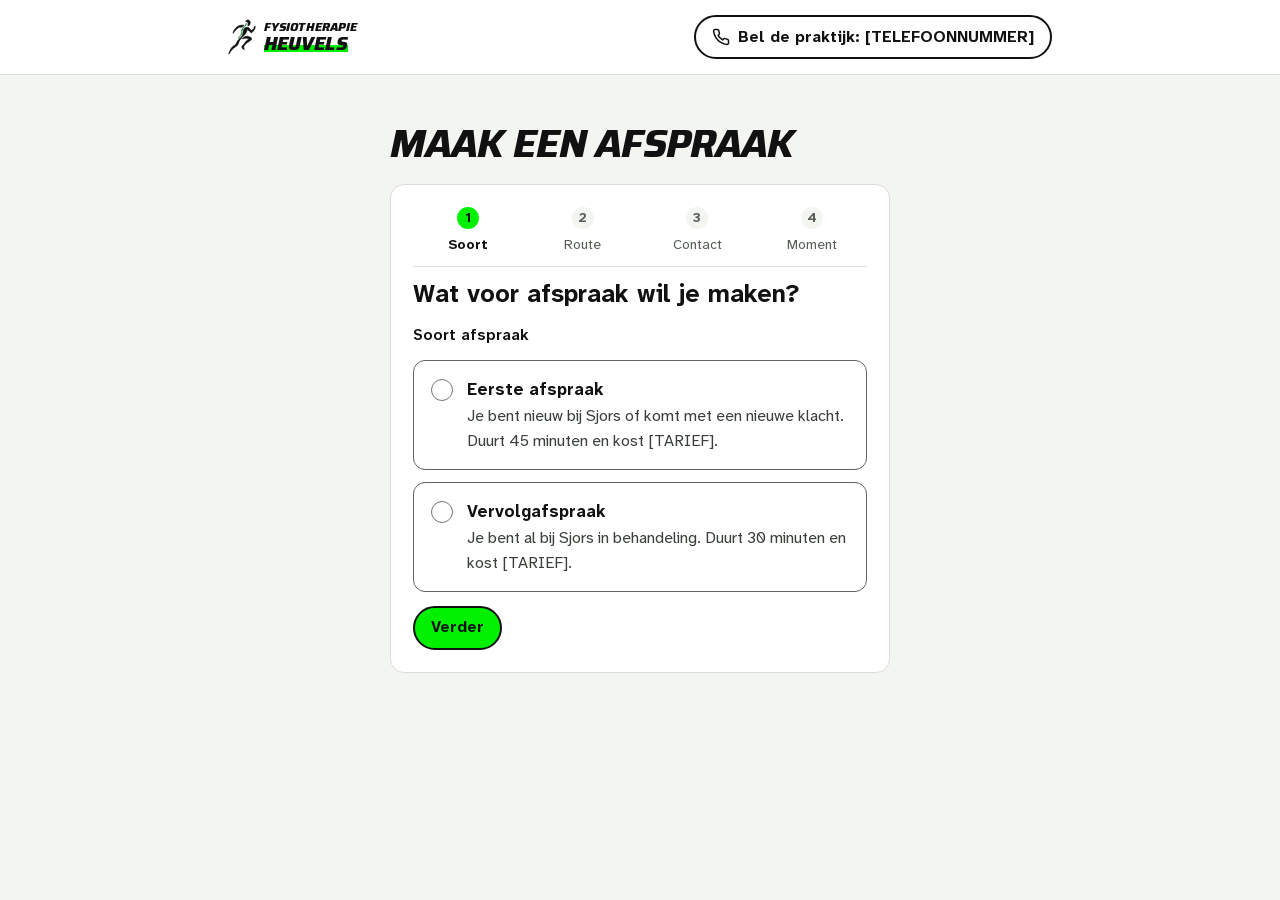
==== commit 5681f51f: "Voeg de horizontale afspraakflow toe" ====
--- a/afspraak.html
+++ b/afspraak.html
@@ -7,10 +7,10 @@
   <meta http-equiv="Content-Security-Policy" content="default-src 'self'; style-src 'self' 'unsafe-inline'; form-action 'none'; base-uri 'none'">
   <title>Afspraak maken · Fysiotherapie Heuvels · Concept</title>
   <link rel="icon" href="./logo/beeldmerk-klein.svg" type="image/svg+xml">
-  <link rel="stylesheet" href="./site.css?v=60c561c9b2e2">
-  <script src="./demo.js?v=c44ebe216ade" defer></script>
+  <link rel="stylesheet" href="./site.css?v=5ef9981f75bc">
+  <script src="./demo.js?v=6798635ae44d" defer></script>
 </head>
-<body><div class="afspraak"><header><div class="binnen afspraak-kop"><a href="./" class="logo" aria-label="Fysiotherapie Heuvels, naar de homepage"><img src="./logo/beeldmerk-klein.svg" alt="" width="33" height="42"><span class="merk">Fysiotherapie<b>Heuvels</b></span></a><span class="knop-lijn"><svg fill="none" stroke="currentColor" stroke-linecap="round" stroke-linejoin="round" aria-hidden="true" width="18" height="18" viewBox="0 0 24 24" stroke-width="2"><path d="M22 16.92v3a2 2 0 0 1-2.18 2 19.8 19.8 0 0 1-8.63-3.07 19.5 19.5 0 0 1-6-6 19.8 19.8 0 0 1-3.07-8.67A2 2 0 0 1 4.11 2h3a2 2 0 0 1 2 1.72c.13.96.36 1.9.7 2.81a2 2 0 0 1-.45 2.11L8.09 9.91a16 16 0 0 0 6 6l1.27-1.27a2 2 0 0 1 2.11-.45c.91.34 1.85.57 2.81.7A2 2 0 0 1 22 16.92z"></path></svg><span class="breed-afspraak">Bel de praktijk: <!-- -->[TELEFOONNUMMER]</span><span class="smal-afspraak">Bel</span></span></div></header><main class="afspraak-main"><div class="kaart afspraak-portaal" data-portaal="true"><h2>Zelf een tijdstip kiezen</h2><p>Bekijk de vrije momenten of log in om je eerdere afspraken terug te zien.</p><a class="knop app-knop" href="./portaal.html?doel=boeken">Naar de agenda</a><a class="link-knop" href="./portaal.html">Mijn afspraken</a></div><h1 tabindex="-1" id="demo-formulierkop">Vraag een afspraak aan</h1><form class="aanvraag" novalidate="" id="demo-aanvraag"><p class="zacht">Laat je gegevens en een voorkeursmoment achter. Sjors neemt contact met je op om de afspraak vast te leggen.<!-- --> <!-- -->[Reactietermijn, bijvoorbeeld binnen één werkdag.]</p><fieldset aria-describedby="demo-fout-soort"><legend>Soort afspraak</legend><label class="keuze"><input id="afs-soort" type="radio" value="eerste" data-soort="eerste" autocomplete="off" name="soort"><span><span class="keuze-titel">Eerste afspraak</span><span class="zacht">Je bent nieuw bij Sjors of komt met een nieuwe klacht.<!-- --> <!-- -->Duurt <!-- -->45<!-- --> minuten en kost <!-- -->[TARIEF]<!-- -->.</span></span></label><label class="keuze"><input type="radio" value="vervolg" data-soort="vervolg" autocomplete="off" name="soort"><span><span class="keuze-titel">Vervolgafspraak</span><span class="zacht">Je bent al bij Sjors in behandeling.<!-- --> <!-- -->Duurt <!-- -->30<!-- --> minuten en kost <!-- -->[TARIEF]<!-- -->.</span></span></label><p class="fout" id="demo-fout-soort" role="alert" hidden=""></p></fieldset><div class="velden"><p class="hulp">Alle velden zijn nodig om je afspraak vast te leggen.</p><div class="veld"><label for="afs-naam">Voor- en achternaam</label><input id="afs-naam" aria-invalid="false" type="text" autocomplete="off" value="" aria-describedby="demo-fout-naam"><p class="fout" id="demo-fout-naam" role="alert" hidden=""></p></div><div class="veld"><label for="afs-email">E-mailadres</label><p id="hulp-email" class="hulp">Hier stuurt Sjors de bevestiging naartoe.</p><input id="afs-email" aria-invalid="false" aria-describedby="hulp-email demo-fout-email" type="email" inputmode="email" autocomplete="off" value=""><p class="fout" id="demo-fout-email" role="alert" hidden=""></p></div><div class="veld"><label for="afs-tel">Telefoonnummer</label><p id="hulp-tel" class="hulp">Alleen voor als Sjors je over deze afspraak moet bereiken.</p><input id="afs-tel" aria-invalid="false" aria-describedby="hulp-tel demo-fout-tel" type="tel" inputmode="tel" autocomplete="off" value=""><p class="fout" id="demo-fout-tel" role="alert" hidden=""></p></div></div><div class="veld"><label for="afs-voorkeur">Wanneer komt het je goed uit?</label><p id="hulp-voorkeur" class="hulp">Bijvoorbeeld: dinsdag- of donderdagochtend.</p><input id="afs-voorkeur" aria-invalid="false" aria-describedby="hulp-voorkeur demo-fout-voorkeur" type="text" value="" autocomplete="off"><p class="fout" id="demo-fout-voorkeur" role="alert" hidden=""></p></div><p class="kader zacht">Deel hier geen medische informatie. De intake vul je in via de beveiligde zorgomgeving van de praktijk<!-- --> <!-- -->[NAAM ZORGOMGEVING]<!-- -->; je krijgt daarvoor een aparte uitnodiging.</p><p class="hulp">Je gegevens gebruiken we alleen om deze afspraak te regelen. Meer hierover lees je in de<!-- --> <span class="">[privacyverklaring]</span>.</p><div class="acties"><button class="knop afspraak-knop" type="submit" aria-disabled="false" disabled="">Aanvraag versturen</button></div></form>
+<body><div class="afspraak"><header><div class="binnen afspraak-kop"><a href="./" class="logo" aria-label="Fysiotherapie Heuvels, naar de homepage"><img src="./logo/beeldmerk-klein.svg" alt="" width="33" height="42"><span class="merk">Fysiotherapie<b>Heuvels</b></span></a><span class="knop-lijn"><svg fill="none" stroke="currentColor" stroke-linecap="round" stroke-linejoin="round" aria-hidden="true" width="18" height="18" viewBox="0 0 24 24" stroke-width="2"><path d="M22 16.92v3a2 2 0 0 1-2.18 2 19.8 19.8 0 0 1-8.63-3.07 19.5 19.5 0 0 1-6-6 19.8 19.8 0 0 1-3.07-8.67A2 2 0 0 1 4.11 2h3a2 2 0 0 1 2 1.72c.13.96.36 1.9.7 2.81a2 2 0 0 1-.45 2.11L8.09 9.91a16 16 0 0 0 6 6l1.27-1.27a2 2 0 0 1 2.11-.45c.91.34 1.85.57 2.81.7A2 2 0 0 1 22 16.92z"></path></svg><span class="breed-afspraak">Bel de praktijk: <!-- -->[TELEFOONNUMMER]</span><span class="smal-afspraak">Bel</span></span></div></header><main class="afspraak-main"><h1 id="demo-formulierkop">Maak een afspraak</h1><form class="aanvraag aanvraag-stappen kaart" novalidate="" id="demo-aanvraag"><ol class="inlog-stappen" aria-label="Afspraakstappen"><li aria-current="step"><span>1</span> <!-- -->Soort</li><li><span>2</span> <!-- -->Route</li><li><span>3</span> <!-- -->Contact</li><li><span>4</span> <!-- -->Moment</li></ol><section class="aanvraag-stap" data-aanvraag-stap="0"><h2 id="aanvraag-kop-0" tabindex="-1">Wat voor afspraak wil je maken?</h2><fieldset aria-describedby="demo-fout-soort"><legend>Soort afspraak</legend><label class="keuze"><input id="afs-soort" type="radio" value="eerste" data-soort="eerste" autocomplete="off" name="soort"><span><span class="keuze-titel">Eerste afspraak</span><span class="zacht">Je bent nieuw bij Sjors of komt met een nieuwe klacht.<!-- --> <!-- -->Duurt <!-- -->45<!-- --> minuten en kost <!-- -->[TARIEF]<!-- -->.</span></span></label><label class="keuze"><input type="radio" value="vervolg" data-soort="vervolg" autocomplete="off" name="soort"><span><span class="keuze-titel">Vervolgafspraak</span><span class="zacht">Je bent al bij Sjors in behandeling.<!-- --> <!-- -->Duurt <!-- -->30<!-- --> minuten en kost <!-- -->[TARIEF]<!-- -->.</span></span></label><p class="fout" id="demo-fout-soort" role="alert" hidden=""></p></fieldset><button class="knop app-knop" type="submit" disabled="">Verder</button></section><section class="aanvraag-stap" data-aanvraag-stap="1" hidden=""><h2 id="aanvraag-kop-1" tabindex="-1">Hoe wil je verder?</h2><div class="aanvraag-route"><p>Kies een vrij tijdstip. Log in of maak een account aan met een e-mailcode.</p><a class="knop app-knop" data-account-route="true" href="./portaal.html?doel=boeken">Kies een tijdstip</a></div><div class="aanvraag-route"><p>Laat je gegevens achter. Sjors neemt contact met je op om de afspraak te plannen.</p><button class="knop-lijn app-knop" type="submit" disabled="">Stuur een verzoek</button></div><button class="link-knop" type="button" data-aanvraag-terug="0">Terug</button></section><section class="aanvraag-stap" data-aanvraag-stap="2" hidden=""><h2 id="aanvraag-kop-2" tabindex="-1">Hoe kan Sjors je bereiken?</h2><div class="velden"><div class="veld"><label for="afs-naam">Voor- en achternaam</label><input id="afs-naam" aria-invalid="false" type="text" autocomplete="off" value="" aria-describedby="demo-fout-naam"><p class="fout" id="demo-fout-naam" role="alert" hidden=""></p></div><div class="veld"><label for="afs-email">E-mailadres</label><p id="hulp-email" class="hulp">Hier stuurt Sjors de bevestiging naartoe.</p><input id="afs-email" aria-invalid="false" aria-describedby="hulp-email demo-fout-email" type="email" inputmode="email" autocomplete="off" value=""><p class="fout" id="demo-fout-email" role="alert" hidden=""></p></div><div class="veld"><label for="afs-tel">Telefoonnummer</label><p id="hulp-tel" class="hulp">Alleen voor als Sjors je over deze afspraak moet bereiken.</p><input id="afs-tel" aria-invalid="false" aria-describedby="hulp-tel demo-fout-tel" type="tel" inputmode="tel" autocomplete="off" value=""><p class="fout" id="demo-fout-tel" role="alert" hidden=""></p></div></div><div class="acties"><button class="link-knop" type="button" data-aanvraag-terug="1">Terug</button><button class="knop app-knop" type="submit" disabled="">Verder</button></div></section><section class="aanvraag-stap" data-aanvraag-stap="3" hidden=""><h2 id="aanvraag-kop-3" tabindex="-1">Wat komt je goed uit?</h2><div class="veld"><label for="afs-voorkeur">Wanneer komt het je goed uit?</label><p id="hulp-voorkeur" class="hulp">Bijvoorbeeld: dinsdag- of donderdagochtend.</p><input id="afs-voorkeur" aria-invalid="false" aria-describedby="hulp-voorkeur demo-fout-voorkeur" type="text" value="" autocomplete="off"><p class="fout" id="demo-fout-voorkeur" role="alert" hidden=""></p></div><p class="kader zacht">Geef alleen je voorkeursmoment door, bijvoorbeeld een dag of dagdeel.</p><p class="hulp">Je gegevens gebruiken we alleen om deze afspraak te regelen. Meer hierover lees je in de<!-- --> <span class="">[privacyverklaring]</span>.</p><div class="acties"><button class="link-knop" type="button" data-aanvraag-terug="2">Terug</button><button class="knop app-knop" type="submit" disabled="">Aanvraag versturen</button></div></section></form>
           <div id="demo-bevestiging" hidden="">
             <div class="afspraak-vlak donker">
               <h1 tabindex="-1">Voorbeeldbevestiging</h1>
--- a/site.css
+++ b/site.css
@@ -2058,7 +2058,7 @@
   padding-left: 0;
 }
 
-.app-kop .link-knop, .afspraak-portaal .link-knop {
+.app-kop .link-knop {
   align-items: center;
   font-size: 16px;
   display: inline-flex;
@@ -2338,13 +2338,49 @@
   accent-color: var(--groen-donker);
 }
 
-.afspraak-portaal {
-  grid-template-columns: auto 1fr;
-  align-items: center;
-}
-
-.afspraak-portaal :is(h2, p) {
-  grid-column: 1 / -1;
+.aanvraag-stappen .inlog-stappen {
+  text-align: center;
+  grid-template-columns: repeat(4, minmax(0, 1fr));
+  gap: 4px;
+  display: grid;
+}
+
+.aanvraag-stappen .inlog-stappen li {
+  flex-direction: column;
+}
+
+.aanvraag-stap {
+  gap: 14px;
+  display: grid;
+}
+
+.aanvraag-stap h2 {
+  margin: 0;
+  font-size: clamp(20px, 4vw, 25px);
+  line-height: 1.2;
+}
+
+.aanvraag-route {
+  border-bottom: 1px solid var(--lijn);
+  gap: 8px;
+  padding: 10px 0;
+  display: grid;
+}
+
+.aanvraag-stap > .link-knop {
+  justify-self: start;
+}
+
+.aanvraag-stap .velden {
+  gap: 9px;
+}
+
+.aanvraag-stap .veld .hulp {
+  font-size: 14px;
+}
+
+[hidden] {
+  display: none !important;
 }
 
 .inlog-wissel {
@@ -2463,10 +2499,6 @@
     padding: 4px;
     font-size: 13px;
   }
-
-  .afspraak-portaal {
-    grid-template-columns: 1fr;
-  }
 }
 
 
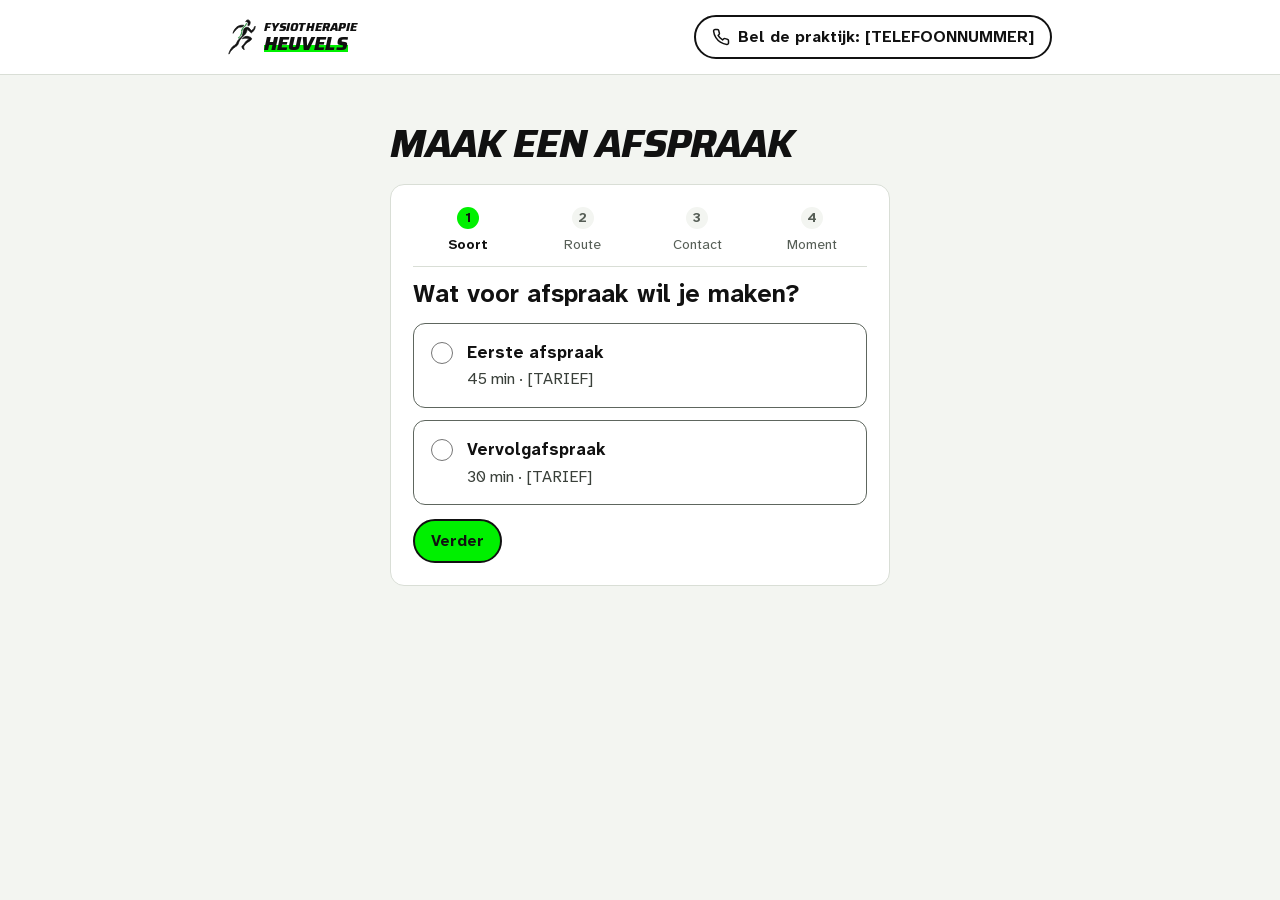
==== commit af4a3f7c: "Laat de afspraakflow en voorbeeldbevestiging passen op mobiel" ====
--- a/afspraak.html
+++ b/afspraak.html
@@ -7,13 +7,13 @@
   <meta http-equiv="Content-Security-Policy" content="default-src 'self'; style-src 'self' 'unsafe-inline'; form-action 'none'; base-uri 'none'">
   <title>Afspraak maken · Fysiotherapie Heuvels · Concept</title>
   <link rel="icon" href="./logo/beeldmerk-klein.svg" type="image/svg+xml">
-  <link rel="stylesheet" href="./site.css?v=5ef9981f75bc">
-  <script src="./demo.js?v=6798635ae44d" defer></script>
+  <link rel="stylesheet" href="./site.css?v=0b9603903fad">
+  <script src="./demo.js?v=3a5ce32fb469" defer></script>
 </head>
-<body><div class="afspraak"><header><div class="binnen afspraak-kop"><a href="./" class="logo" aria-label="Fysiotherapie Heuvels, naar de homepage"><img src="./logo/beeldmerk-klein.svg" alt="" width="33" height="42"><span class="merk">Fysiotherapie<b>Heuvels</b></span></a><span class="knop-lijn"><svg fill="none" stroke="currentColor" stroke-linecap="round" stroke-linejoin="round" aria-hidden="true" width="18" height="18" viewBox="0 0 24 24" stroke-width="2"><path d="M22 16.92v3a2 2 0 0 1-2.18 2 19.8 19.8 0 0 1-8.63-3.07 19.5 19.5 0 0 1-6-6 19.8 19.8 0 0 1-3.07-8.67A2 2 0 0 1 4.11 2h3a2 2 0 0 1 2 1.72c.13.96.36 1.9.7 2.81a2 2 0 0 1-.45 2.11L8.09 9.91a16 16 0 0 0 6 6l1.27-1.27a2 2 0 0 1 2.11-.45c.91.34 1.85.57 2.81.7A2 2 0 0 1 22 16.92z"></path></svg><span class="breed-afspraak">Bel de praktijk: <!-- -->[TELEFOONNUMMER]</span><span class="smal-afspraak">Bel</span></span></div></header><main class="afspraak-main"><h1 id="demo-formulierkop">Maak een afspraak</h1><form class="aanvraag aanvraag-stappen kaart" novalidate="" id="demo-aanvraag"><ol class="inlog-stappen" aria-label="Afspraakstappen"><li aria-current="step"><span>1</span> <!-- -->Soort</li><li><span>2</span> <!-- -->Route</li><li><span>3</span> <!-- -->Contact</li><li><span>4</span> <!-- -->Moment</li></ol><section class="aanvraag-stap" data-aanvraag-stap="0"><h2 id="aanvraag-kop-0" tabindex="-1">Wat voor afspraak wil je maken?</h2><fieldset aria-describedby="demo-fout-soort"><legend>Soort afspraak</legend><label class="keuze"><input id="afs-soort" type="radio" value="eerste" data-soort="eerste" autocomplete="off" name="soort"><span><span class="keuze-titel">Eerste afspraak</span><span class="zacht">Je bent nieuw bij Sjors of komt met een nieuwe klacht.<!-- --> <!-- -->Duurt <!-- -->45<!-- --> minuten en kost <!-- -->[TARIEF]<!-- -->.</span></span></label><label class="keuze"><input type="radio" value="vervolg" data-soort="vervolg" autocomplete="off" name="soort"><span><span class="keuze-titel">Vervolgafspraak</span><span class="zacht">Je bent al bij Sjors in behandeling.<!-- --> <!-- -->Duurt <!-- -->30<!-- --> minuten en kost <!-- -->[TARIEF]<!-- -->.</span></span></label><p class="fout" id="demo-fout-soort" role="alert" hidden=""></p></fieldset><button class="knop app-knop" type="submit" disabled="">Verder</button></section><section class="aanvraag-stap" data-aanvraag-stap="1" hidden=""><h2 id="aanvraag-kop-1" tabindex="-1">Hoe wil je verder?</h2><div class="aanvraag-route"><p>Kies een vrij tijdstip. Log in of maak een account aan met een e-mailcode.</p><a class="knop app-knop" data-account-route="true" href="./portaal.html?doel=boeken">Kies een tijdstip</a></div><div class="aanvraag-route"><p>Laat je gegevens achter. Sjors neemt contact met je op om de afspraak te plannen.</p><button class="knop-lijn app-knop" type="submit" disabled="">Stuur een verzoek</button></div><button class="link-knop" type="button" data-aanvraag-terug="0">Terug</button></section><section class="aanvraag-stap" data-aanvraag-stap="2" hidden=""><h2 id="aanvraag-kop-2" tabindex="-1">Hoe kan Sjors je bereiken?</h2><div class="velden"><div class="veld"><label for="afs-naam">Voor- en achternaam</label><input id="afs-naam" aria-invalid="false" type="text" autocomplete="off" value="" aria-describedby="demo-fout-naam"><p class="fout" id="demo-fout-naam" role="alert" hidden=""></p></div><div class="veld"><label for="afs-email">E-mailadres</label><p id="hulp-email" class="hulp">Hier stuurt Sjors de bevestiging naartoe.</p><input id="afs-email" aria-invalid="false" aria-describedby="hulp-email demo-fout-email" type="email" inputmode="email" autocomplete="off" value=""><p class="fout" id="demo-fout-email" role="alert" hidden=""></p></div><div class="veld"><label for="afs-tel">Telefoonnummer</label><p id="hulp-tel" class="hulp">Alleen voor als Sjors je over deze afspraak moet bereiken.</p><input id="afs-tel" aria-invalid="false" aria-describedby="hulp-tel demo-fout-tel" type="tel" inputmode="tel" autocomplete="off" value=""><p class="fout" id="demo-fout-tel" role="alert" hidden=""></p></div></div><div class="acties"><button class="link-knop" type="button" data-aanvraag-terug="1">Terug</button><button class="knop app-knop" type="submit" disabled="">Verder</button></div></section><section class="aanvraag-stap" data-aanvraag-stap="3" hidden=""><h2 id="aanvraag-kop-3" tabindex="-1">Wat komt je goed uit?</h2><div class="veld"><label for="afs-voorkeur">Wanneer komt het je goed uit?</label><p id="hulp-voorkeur" class="hulp">Bijvoorbeeld: dinsdag- of donderdagochtend.</p><input id="afs-voorkeur" aria-invalid="false" aria-describedby="hulp-voorkeur demo-fout-voorkeur" type="text" value="" autocomplete="off"><p class="fout" id="demo-fout-voorkeur" role="alert" hidden=""></p></div><p class="kader zacht">Geef alleen je voorkeursmoment door, bijvoorbeeld een dag of dagdeel.</p><p class="hulp">Je gegevens gebruiken we alleen om deze afspraak te regelen. Meer hierover lees je in de<!-- --> <span class="">[privacyverklaring]</span>.</p><div class="acties"><button class="link-knop" type="button" data-aanvraag-terug="2">Terug</button><button class="knop app-knop" type="submit" disabled="">Aanvraag versturen</button></div></section></form>
+<body><div class="afspraak"><header><div class="binnen afspraak-kop"><a href="./" class="logo" aria-label="Fysiotherapie Heuvels, naar de homepage"><img src="./logo/beeldmerk-klein.svg" alt="" width="33" height="42"><span class="merk">Fysiotherapie<b>Heuvels</b></span></a><span class="knop-lijn"><svg fill="none" stroke="currentColor" stroke-linecap="round" stroke-linejoin="round" aria-hidden="true" width="18" height="18" viewBox="0 0 24 24" stroke-width="2"><path d="M22 16.92v3a2 2 0 0 1-2.18 2 19.8 19.8 0 0 1-8.63-3.07 19.5 19.5 0 0 1-6-6 19.8 19.8 0 0 1-3.07-8.67A2 2 0 0 1 4.11 2h3a2 2 0 0 1 2 1.72c.13.96.36 1.9.7 2.81a2 2 0 0 1-.45 2.11L8.09 9.91a16 16 0 0 0 6 6l1.27-1.27a2 2 0 0 1 2.11-.45c.91.34 1.85.57 2.81.7A2 2 0 0 1 22 16.92z"></path></svg><span class="breed-afspraak">Bel de praktijk: <!-- -->[TELEFOONNUMMER]</span><span class="smal-afspraak">Bel</span></span></div></header><main class="afspraak-main"><h1 id="demo-formulierkop">Maak een afspraak</h1><form class="aanvraag aanvraag-stappen kaart" novalidate="" id="demo-aanvraag"><ol class="inlog-stappen" aria-label="Afspraakstappen"><li aria-current="step"><span>1</span> <!-- -->Soort</li><li><span>2</span> <!-- -->Route</li><li><span>3</span> <!-- -->Contact</li><li><span>4</span> <!-- -->Moment</li></ol><section class="aanvraag-stap" data-aanvraag-stap="0"><h2 id="aanvraag-kop-0" tabindex="-1">Wat voor afspraak wil je maken?</h2><fieldset aria-label="Soort afspraak" aria-describedby="demo-fout-soort"><label class="keuze"><input id="afs-soort" type="radio" value="eerste" data-soort="eerste" autocomplete="off" name="soort"><span><span class="keuze-titel">Eerste afspraak</span><span class="zacht">45<!-- --> min · <!-- -->[TARIEF]</span></span></label><label class="keuze"><input type="radio" value="vervolg" data-soort="vervolg" autocomplete="off" name="soort"><span><span class="keuze-titel">Vervolgafspraak</span><span class="zacht">30<!-- --> min · <!-- -->[TARIEF]</span></span></label><p class="fout" id="demo-fout-soort" role="alert" hidden=""></p></fieldset><button class="knop app-knop" type="submit" disabled="">Verder</button></section><section class="aanvraag-stap" data-aanvraag-stap="1" hidden=""><h2 id="aanvraag-kop-1" tabindex="-1">Hoe wil je verder?</h2><div class="aanvraag-route"><a class="knop app-knop" data-account-route="true" href="./portaal.html?doel=boeken">Kies een tijdstip</a><p class="zacht">Log in of maak een account aan met een e-mailcode.</p></div><div class="aanvraag-route"><button class="knop-lijn app-knop" type="submit" disabled="">Stuur een verzoek</button><p class="zacht">Sjors neemt contact met je op om de afspraak te plannen.</p></div><button class="link-knop" type="button" data-aanvraag-terug="0">Terug</button></section><section class="aanvraag-stap" data-aanvraag-stap="2" hidden=""><h2 id="aanvraag-kop-2" tabindex="-1">Hoe kan Sjors je bereiken?</h2><div class="velden"><div class="veld"><label for="afs-naam">Voor- en achternaam</label><input id="afs-naam" aria-invalid="false" type="text" autocomplete="off" value="" aria-describedby="demo-fout-naam"><p class="fout" id="demo-fout-naam" role="alert" hidden=""></p></div><div class="veld"><label for="afs-email">E-mailadres</label><input id="afs-email" aria-invalid="false" type="email" inputmode="email" autocomplete="off" value="" aria-describedby="demo-fout-email"><p class="fout" id="demo-fout-email" role="alert" hidden=""></p></div><div class="veld"><label for="afs-tel">Telefoonnummer</label><input id="afs-tel" aria-invalid="false" type="tel" inputmode="tel" autocomplete="off" value="" aria-describedby="demo-fout-tel"><p class="fout" id="demo-fout-tel" role="alert" hidden=""></p></div></div><div class="acties"><button class="link-knop" type="button" data-aanvraag-terug="1">Terug</button><button class="knop app-knop" type="submit" disabled="">Verder</button></div></section><section class="aanvraag-stap" data-aanvraag-stap="3" hidden=""><h2 id="aanvraag-kop-3" tabindex="-1">Wat komt je goed uit?</h2><div class="veld"><label for="afs-voorkeur">Wanneer komt het je goed uit?</label><p id="hulp-voorkeur" class="hulp">Bijvoorbeeld: dinsdag- of donderdagochtend.</p><input id="afs-voorkeur" aria-invalid="false" aria-describedby="hulp-voorkeur demo-fout-voorkeur" type="text" value="" autocomplete="off"><p class="fout" id="demo-fout-voorkeur" role="alert" hidden=""></p></div><p class="hulp">Je gegevens gebruiken we alleen om deze afspraak te regelen. Meer hierover lees je in de<!-- --> <span class="">[privacyverklaring]</span>.</p><div class="acties"><button class="link-knop" type="button" data-aanvraag-terug="2">Terug</button><button class="knop app-knop" type="submit" disabled="">Aanvraag versturen</button></div></section></form>
           <div id="demo-bevestiging" hidden="">
             <div class="afspraak-vlak donker">
-              <h1 tabindex="-1">Voorbeeldbevestiging</h1>
+              <h1 tabindex="-1">Voorbeeld<wbr>bevestiging</h1>
               <p role="status">Zo ziet een bevestiging eruit. Er is geen aanvraag verstuurd.</p>
             </div>
             <div class="afspraak-klaar">
--- a/site.css
+++ b/site.css
@@ -2379,6 +2379,11 @@
   font-size: 14px;
 }
 
+.afspraak-vlak h1, .afspraak-klaar {
+  overflow-wrap: anywhere;
+  min-width: 0;
+}
+
 [hidden] {
   display: none !important;
 }
@@ -2475,6 +2480,99 @@
 }
 
 @media (max-width: 560px) {
+  .afspraak {
+    min-height: 100svh;
+  }
+
+  .afspraak-kop {
+    padding-block: 4px;
+  }
+
+  .afspraak-main {
+    padding: 12px 12px max(12px, env(safe-area-inset-bottom));
+    gap: 10px;
+  }
+
+  .afspraak-main h1 {
+    font-size: clamp(22px, 6vw, 29px);
+    line-height: 1.15;
+  }
+
+  .aanvraag-stappen.kaart {
+    gap: 8px;
+    padding: 10px;
+  }
+
+  .aanvraag-stappen .inlog-stappen {
+    padding-bottom: 6px;
+    font-size: 13px;
+  }
+
+  .aanvraag-stappen .inlog-stappen li {
+    gap: 2px;
+  }
+
+  .aanvraag-stappen .inlog-stappen span {
+    width: 20px;
+    height: 20px;
+  }
+
+  .aanvraag-stap, .aanvraag-stap .velden, .aanvraag-stap fieldset {
+    gap: 7px;
+  }
+
+  .aanvraag-stap .veld {
+    gap: 2px;
+  }
+
+  .aanvraag-stap .veld input {
+    min-height: 44px;
+  }
+
+  .aanvraag-stap .keuze {
+    padding: 7px 10px;
+  }
+
+  .aanvraag-stap .keuze > span {
+    gap: 0;
+  }
+
+  .aanvraag-stap .keuze .zacht {
+    font-size: 14px;
+  }
+
+  .aanvraag-route {
+    gap: 4px;
+    padding: 3px 0 6px;
+  }
+
+  .aanvraag-route p, .aanvraag-stap .fout {
+    font-size: 14px;
+    line-height: 1.3;
+  }
+
+  .afspraak-vlak {
+    gap: 6px;
+    padding: 12px;
+  }
+
+  .afspraak-vlak p {
+    font-size: 16px;
+  }
+
+  .afspraak-klaar {
+    gap: 10px;
+    margin-top: 10px;
+  }
+
+  .afspraak-klaar .samenvatting {
+    padding: 4px 12px;
+  }
+
+  .afspraak-klaar .samenvatting > div {
+    padding: 8px 0;
+  }
+
   .met-tabs .app-main {
     padding-bottom: 82px;
   }
@@ -2501,6 +2599,62 @@
   }
 }
 
+@media (max-width: 560px) and (max-height: 600px) {
+  .afspraak-main:has(.aanvraag-stappen:not([hidden])) > h1 {
+    clip-path: inset(50%);
+    width: 1px;
+    height: 1px;
+    position: absolute;
+    overflow: hidden;
+  }
+
+  .afspraak-main {
+    padding-block: 8px max(8px, env(safe-area-inset-bottom));
+  }
+
+  .aanvraag-stappen.kaart {
+    gap: 6px;
+    padding: 8px;
+  }
+
+  .aanvraag-stappen .inlog-stappen li {
+    flex-direction: row;
+    justify-content: center;
+    font-size: 12px;
+  }
+
+  .aanvraag-stappen .inlog-stappen span {
+    width: 17px;
+    height: 17px;
+  }
+
+  .aanvraag-stap .veld {
+    line-height: 1.3;
+  }
+
+  :is(.inlog .app-main, .demo-portaal .app-main:has([data-scherm="inlog"]:not([hidden]))) {
+    width: calc(100% - 24px);
+    padding-block: 8px;
+  }
+
+  .inlog .inlog-kaart, .demo-portaal .inlog-kaart {
+    gap: 8px;
+    padding: 10px;
+  }
+
+  .inlog .inlog-form, .demo-portaal .inlog-form {
+    gap: 7px;
+  }
+
+  .inlog .app-intro h1, .demo-portaal .app-intro h1 {
+    font-size: 22px;
+  }
+
+  .demo-portaal .portaal-rollen {
+    gap: 0 12px;
+  }
+}
+
 
 
 [hidden] { display: none !important; }
